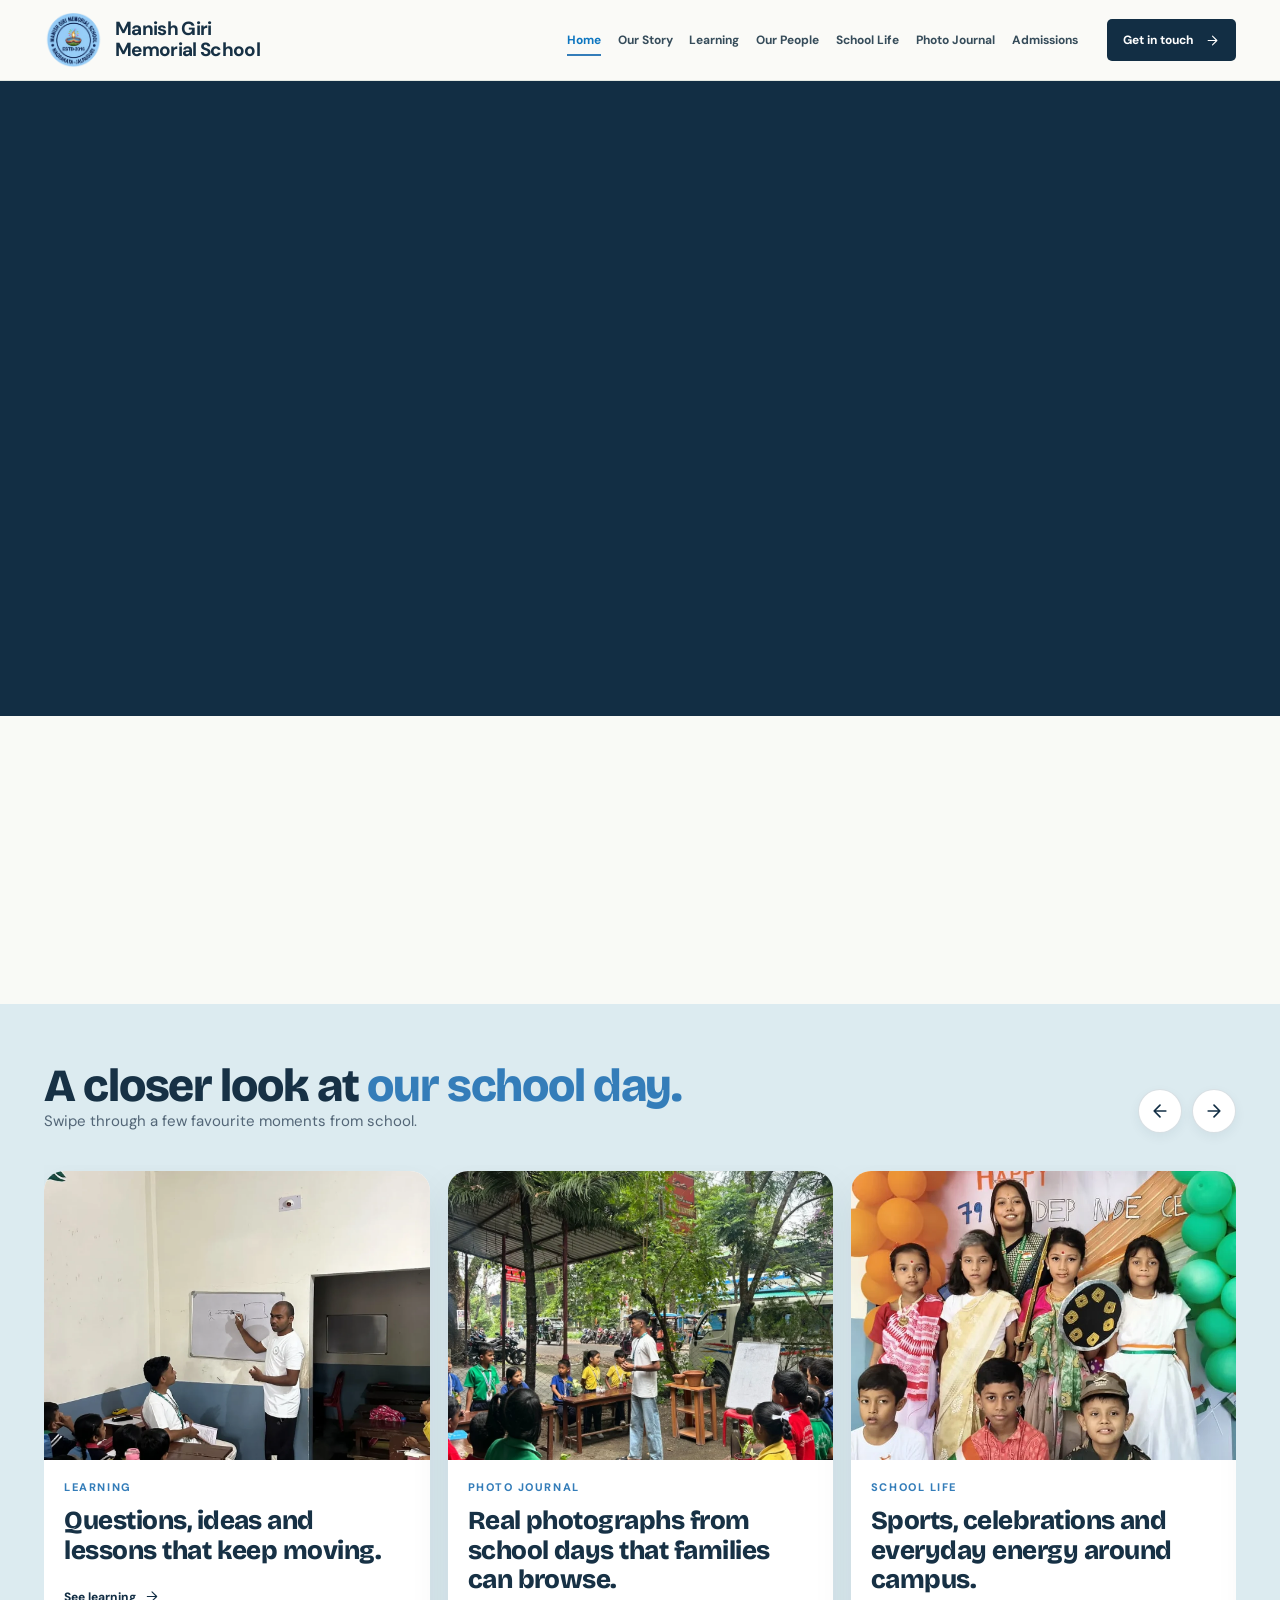
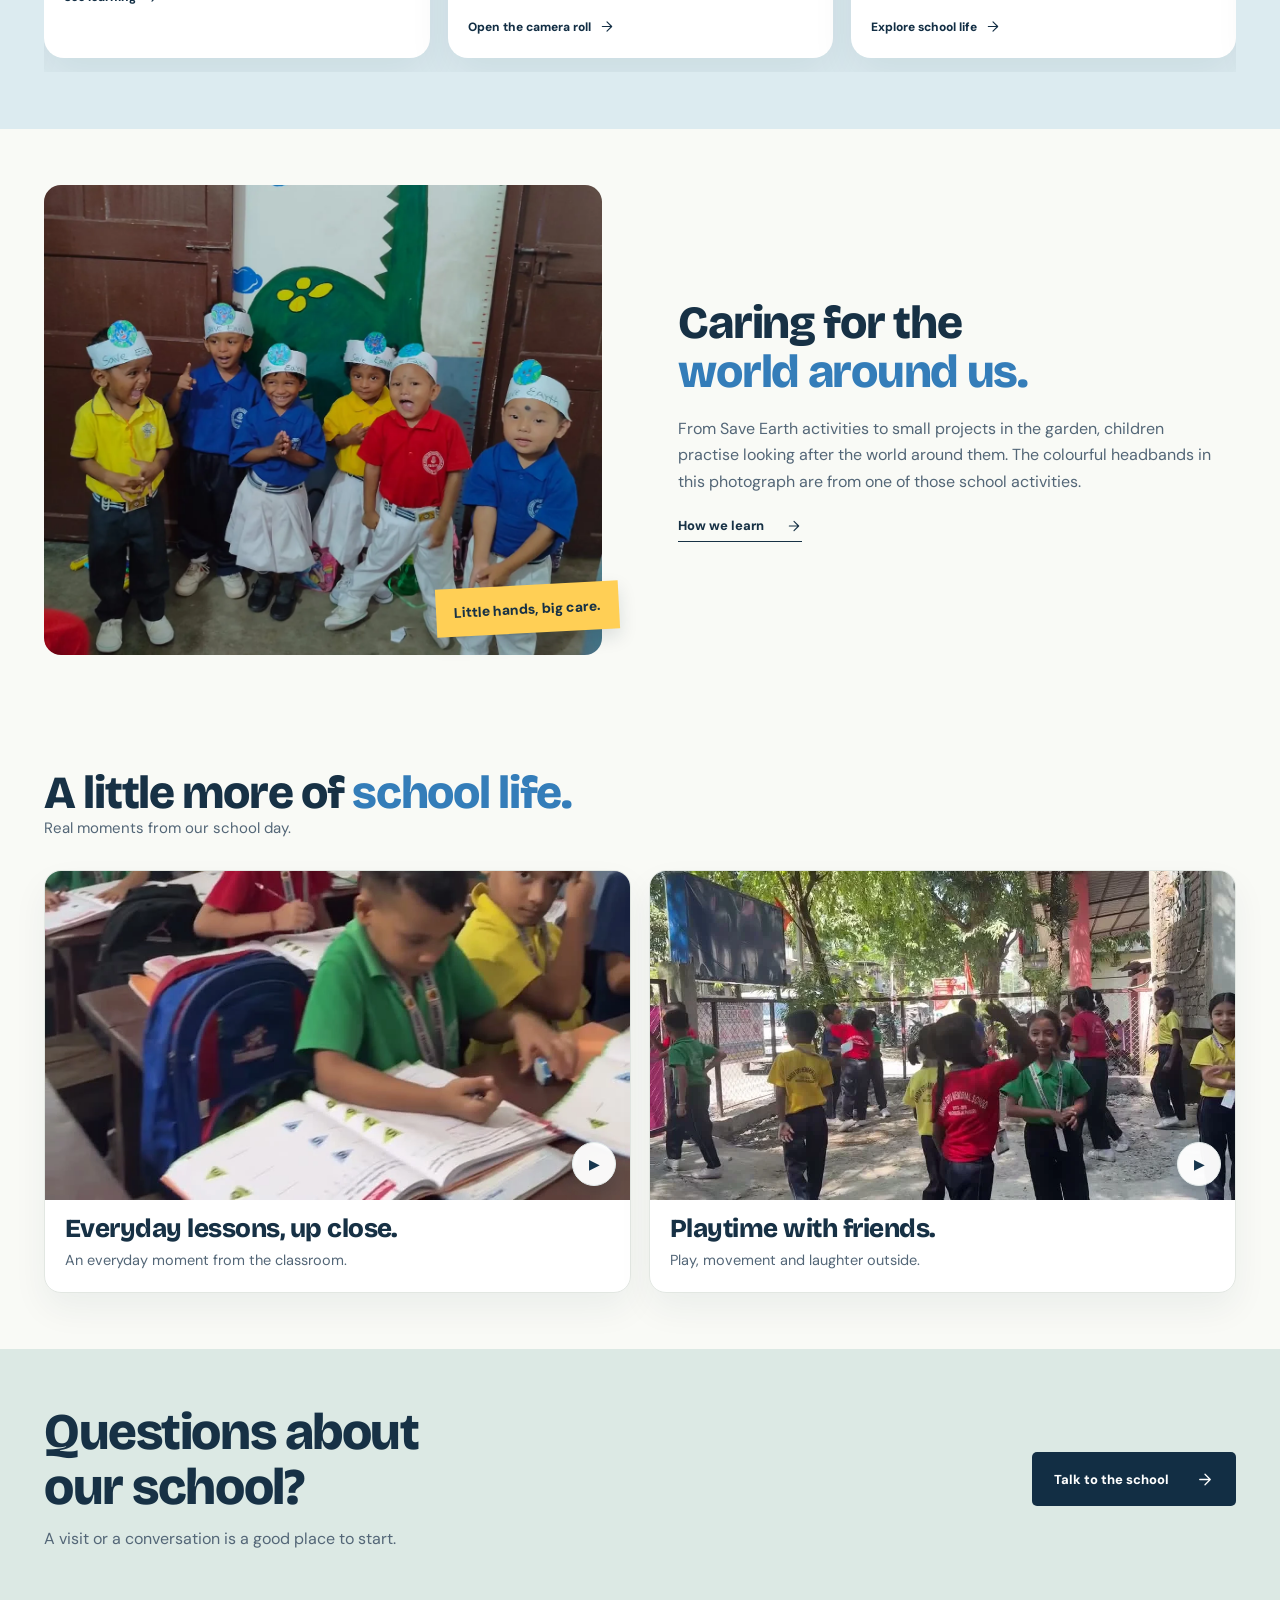
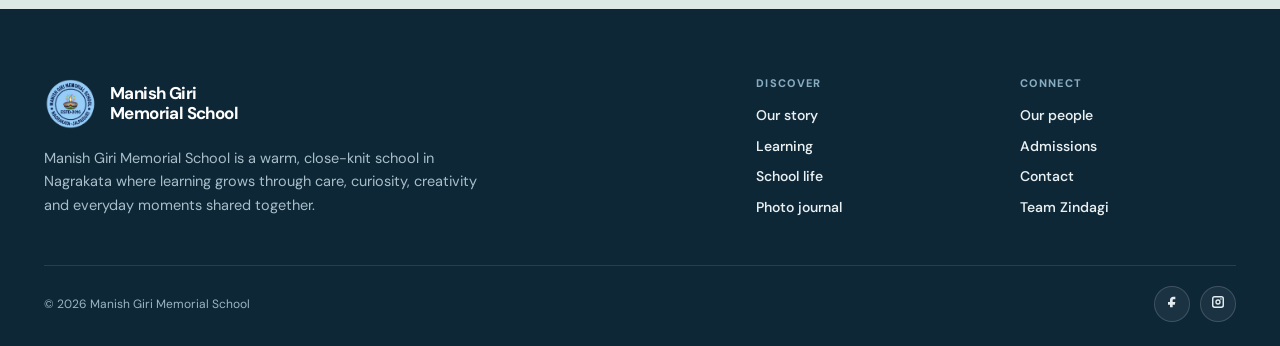
==== index.html @ 98959843 "Initial commit: MGM School website" ====
<!DOCTYPE html>

<!DOCTYPE html>

<html id="top" lang="en">
<head>
<meta charset="utf-8"/>
<meta content="width=device-width,initial-scale=1" name="viewport"/>
<meta content="#122e44" name="theme-color"/>
<meta content="A closer look at learning, people and everyday school life at Manish Giri Memorial School in Nagrakata, Jalpaiguri." name="description"/>
<meta content="website" property="og:type"/>
<meta content="Welcome" property="og:title"/>
<meta content="A closer look at learning, people and everyday school life at Manish Giri Memorial School in Nagrakata, Jalpaiguri." property="og:description"/>
<meta content="assets/img/home-group.webp" property="og:image"/>
<title>
   Welcome | Manish Giri Memorial School
  </title>
<link href="assets/brand/manish-giri-memorial-school-logo.png" rel="icon" type="image/png"/>
<link href="https://fonts.googleapis.com" rel="preconnect"/>
<link crossorigin="" href="https://fonts.gstatic.com" rel="preconnect"/>
<link href="https://fonts.googleapis.com/css2?family=Bricolage+Grotesque:opsz,wght@12..96,400;12..96,500;12..96,600;12..96,700;12..96,800&amp;family=DM+Sans:wght@400;500;600;700&amp;display=swap" rel="stylesheet"/>
<link href="assets/site.css" rel="stylesheet"/>
<script defer="" src="assets/site.js">
</script>
</head>
<body class="page-index.html">
<header class="site-header">
<div class="shell header-inner">
<a aria-label="Manish Giri Memorial School — Home" class="identity" href="index.html">
<img alt="Manish Giri Memorial School crest" height="56" src="assets/brand/manish-giri-memorial-school-logo.png" width="56"/>
<span>
<b>Manish Giri<br/>Memorial School</b>
</span>
</a>
<nav aria-label="Main navigation" class="desktop-nav">
<a aria-current="page" href="index.html">
      Home
     </a>
<a href="about.html">
      Our Story
     </a>
<a href="learning.html">
      Learning
     </a>
<a href="teachers.html">
      Our People
     </a>
<a href="school-life.html">
      School Life
     </a>
<a href="gallery.html">
      Photo Journal
     </a>
<a href="admissions.html">
      Admissions
     </a>
</nav>
<div class="header-actions">
<a class="header-contact" href="contact.html">
      Get in touch
      <svg aria-hidden="true" fill="none" stroke="currentColor" stroke-linecap="round" stroke-linejoin="round" stroke-width="1.7" viewbox="0 0 24 24">
<path d="M5 12h14m-7-7 7 7-7 7">
</path>
</svg>
</a>
<button aria-controls="mobile-nav" aria-expanded="false" aria-label="Open menu" class="menu-trigger" type="button">
<span>
</span>
<span>
</span>
<span>
</span>
</button>
</div>
</div>
<nav aria-label="Mobile navigation" class="mobile-nav" hidden="" id="mobile-nav">
<div class="mobile-nav-grid">
<a aria-current="page" href="index.html"><span>Home</span></a>
<a href="about.html"><span>Our Story</span></a>
<a href="learning.html"><span>Learning</span></a>
<a href="teachers.html"><span>Our People</span></a>
<a href="school-life.html"><span>School Life</span></a>
<a href="gallery.html"><span>Photo Journal</span></a>
<a href="admissions.html"><span>Admissions</span></a>
<a href="contact.html"><span>Contact</span></a>
</div>
<div class="mobile-menu-bottom">
<a class="mobile-btn mobile-btn-call" href="tel:+918967206111">
<svg aria-hidden="true" fill="none" stroke="currentColor" stroke-linecap="round" stroke-linejoin="round" stroke-width="2" viewBox="0 0 24 24"><path d="M22 16.92v3a2 2 0 0 1-2.18 2 19.79 19.79 0 0 1-8.63-3.07 19.5 19.5 0 0 1-6-6 19.79 19.79 0 0 1-3.07-8.67A2 2 0 0 1 4.11 2h3a2 2 0 0 1 2 1.72 12.84 12.84 0 0 0 .7 2.81 2 2 0 0 1-.45 2.11L8.09 9.91a16 16 0 0 0 6 6l1.27-1.27a2 2 0 0 1 2.11-.45 12.84 12.84 0 0 0 2.81.7A2 2 0 0 1 22 16.92z"></path></svg>
<span>Call the school</span>
</a>
<a class="mobile-btn mobile-btn-mail" href="mailto:mgmsschool16@gmail.com">
<svg aria-hidden="true" fill="none" stroke="currentColor" stroke-linecap="round" stroke-linejoin="round" stroke-width="2" viewBox="0 0 24 24"><path d="M4 4h16c1.1 0 2 .9 2 2v12c0 1.1-.9 2-2 2H4c-1.1 0-2-.9-2-2V6c0-1.1.9-2 2-2z"></path><polyline points="22,6 12,13 2,6"></polyline></svg>
<span>Send an email</span>
</a>
</div>
</nav>
</header>
<main id="main">
<section class="home-hero">
<div class="shell hero-grid">
<div class="hero-copy">
<p class="hero-preface">
       Hello from Manish Giri Memorial School
      </p>
<h1>Small school.<br/>Big <em>days.</em></h1>
<p>
       There’s a lot to a school day in Nagrakata. Questions, friendships, drawings, games, and children finding out what they can do.
      </p>
<div class="hero-buttons">
<a class="btn btn-sun" href="about.html">
<span>
         Get to know our school
        </span>
<svg aria-hidden="true" fill="none" stroke="currentColor" stroke-linecap="round" stroke-linejoin="round" stroke-width="1.7" viewbox="0 0 24 24">
<path d="M5 12h14m-7-7 7 7-7 7">
</path>
</svg>
</a>
<a class="btn btn-outline" href="admissions.html">
<span>
         Ask about admissions
        </span>
<svg aria-hidden="true" fill="none" stroke="currentColor" stroke-linecap="round" stroke-linejoin="round" stroke-width="1.7" viewbox="0 0 24 24">
<path d="M5 12h14m-7-7 7 7-7 7">
</path>
</svg>
</a>
</div>
<div class="hero-small-note">
<span class="note-dash">
</span>
       Children growing, one day at a time.
      </div>
</div>
<div class="hero-media">
<figure class="hero-main-image">
<img alt="MGM School students and teachers gathered together in the school garden" class="" decoding="async" fetchpriority="high" loading="eager" src="assets/img/home-group.webp"/>
<figcaption>
        A day outdoors.
       </figcaption>
</figure>
<figure class="hero-postcard">
<img alt="Five MGM pupils smiling beside a playground swing" class="" decoding="async" loading="eager" src="assets/img/home-swings.webp"/>
<figcaption>
        OUTSIDE THE CLASSROOM
       </figcaption>
</figure>
<div aria-hidden="true" class="hero-stamp">
<span>
        EST.
       </span>
<b>
        2016
       </b>
<span>
        NAGRAKATA
       </span>
</div>
</div>
</div>

</section>
<section class="section section-paper home-intro">
<div class="shell intro-split">
<div>
<span aria-hidden="true" class="section-mark">
</span>
<h2>
       The little things are
       <br/>
<em>
        the big things.
       </em>
</h2>
</div>
<div class="prose-lead">
<p>
       A picture brought home. A new friend at break. A question asked out loud for the first time. Those are the moments that matter to us.
      </p>
<p>
       Have a look around. We’re sharing the school just as it is—through the people, activities and photographs that make up our days.
      </p>
<a class="text-link" href="about.html">
<span>
        Read our story
       </span>
<svg aria-hidden="true" fill="none" stroke="currentColor" stroke-linecap="round" stroke-linejoin="round" stroke-width="1.7" viewbox="0 0 24 24">
<path d="M5 12h14m-7-7 7 7-7 7">
</path>
</svg>
</a>
</div>
</div>
</section>
<section class="section home-routes">
<div class="shell">
<div class="section-header home-carousel-head">
<div>
<h2>A closer look at <span class="line-two"><em>our school day.</em></span></h2>
<p>
        Swipe through a few favourite moments from school.
       </p>
</div>
<div class="carousel-nav-buttons" aria-label="Carousel navigation">
<button class="carousel-arrow prev" type="button" aria-label="Previous slide">
<svg aria-hidden="true" fill="none" stroke="currentColor" stroke-linecap="round" stroke-linejoin="round" stroke-width="2" viewBox="0 0 24 24"><path d="M19 12H5m7 7-7-7 7-7"></path></svg>
</button>
<button class="carousel-arrow next" type="button" aria-label="Next slide">
<svg aria-hidden="true" fill="none" stroke="currentColor" stroke-linecap="round" stroke-linejoin="round" stroke-width="2" viewBox="0 0 24 24"><path d="M5 12h14m-7-7 7 7-7 7"></path></svg>
</button>
</div>
</div>
<div class="activity-carousel" data-carousel="">
<a class="activity-slide" href="learning.html">
<div class="activity-media">
<img alt="Teacher leading a classroom lesson" decoding="async" src="assets/img/home-carousel-learning.webp"/>
</div>
<div class="activity-copy">
<span class="activity-kicker">
         Learning
        </span>
<h3>
         Questions, ideas and lessons that keep moving.
        </h3>
<span class="route-cta">
         See learning
         <svg aria-hidden="true" fill="none" stroke="currentColor" stroke-linecap="round" stroke-linejoin="round" stroke-width="1.7" viewbox="0 0 24 24">
<path d="M5 12h14m-7-7 7 7-7 7">
</path>
</svg>
</span>
</div>
</a>
<a class="activity-slide" href="gallery.html">
<div class="activity-media">
<img alt="Children smiling together in a classroom" decoding="async" src="assets/img/home-carousel-journal.webp"/>
</div>
<div class="activity-copy">
<span class="activity-kicker">
         Photo Journal
        </span>
<h3>
         Real photographs from school days that families can browse.
        </h3>
<span class="route-cta">
         Open the camera roll
         <svg aria-hidden="true" fill="none" stroke="currentColor" stroke-linecap="round" stroke-linejoin="round" stroke-width="1.7" viewbox="0 0 24 24">
<path d="M5 12h14m-7-7 7 7-7 7">
</path>
</svg>
</span>
</div>
</a>
<a class="activity-slide" href="school-life.html">
<div class="activity-media">
<img alt="Students playing football on the school field" decoding="async" src="assets/img/home-carousel-life.webp"/>
</div>
<div class="activity-copy">
<span class="activity-kicker">
         School Life
        </span>
<h3>
         Sports, celebrations and everyday energy around campus.
        </h3>
<span class="route-cta">
         Explore school life
         <svg aria-hidden="true" fill="none" stroke="currentColor" stroke-linecap="round" stroke-linejoin="round" stroke-width="1.7" viewbox="0 0 24 24">
<path d="M5 12h14m-7-7 7 7-7 7">
</path>
</svg>
</span>
</div>
</a>
<a class="activity-slide" href="teachers.html">
<div class="activity-media">
<img alt="Teaching staff standing together outdoors" decoding="async" src="assets/img/home-carousel-people.webp"/>
</div>
<div class="activity-copy">
<span class="activity-kicker">
         Our People
        </span>
<h3>
         The teachers and school team who shape the day with care.
        </h3>
<span class="route-cta">
         Meet our people
         <svg aria-hidden="true" fill="none" stroke="currentColor" stroke-linecap="round" stroke-linejoin="round" stroke-width="1.7" viewbox="0 0 24 24">
<path d="M5 12h14m-7-7 7 7-7 7">
</path>
</svg>
</span>
</div>
</a>
<a class="activity-slide" href="admissions.html">
<div class="activity-media">
<img alt="Young pupils with a teacher outdoors" decoding="async" src="assets/img/home-carousel-admissions.webp"/>
</div>
<div class="activity-copy">
<span class="activity-kicker">
         Admissions
        </span>
<h3>
         Start with a conversation about joining our school.
        </h3>
<span class="route-cta">
         Ask about admissions
         <svg aria-hidden="true" fill="none" stroke="currentColor" stroke-linecap="round" stroke-linejoin="round" stroke-width="1.7" viewbox="0 0 24 24">
<path d="M5 12h14m-7-7 7 7-7 7">
</path>
</svg>
</span>
</div>
</a>
</div>
</div>
</section>
<section class="section values">
<div class="shell values-grid">
<div class="values-image" data-reveal="">
<img alt="Young MGM School children wearing Save Earth headbands beside a hand-painted dinosaur" class="" decoding="async" loading="lazy" src="assets/img/home-earth.webp"/>
<div class="values-caption">
       Little hands, big care.
      </div>
</div>
<div class="values-copy" data-reveal="">
<h2>
       Caring for the
       <br/>
<em>
        world around us.
       </em>
</h2>
<p>
       From Save Earth activities to small projects in the garden, children practise looking after the world around them. The colourful headbands in this photograph are from one of those school activities.
      </p>
<a class="text-link" href="learning.html">
<span>
        How we learn
       </span>
<svg aria-hidden="true" fill="none" stroke="currentColor" stroke-linecap="round" stroke-linejoin="round" stroke-width="1.7" viewbox="0 0 24 24">
<path d="M5 12h14m-7-7 7 7-7 7">
</path>
</svg>
</a>
</div>
</div>
</section>
<section class="section home-motion section-paper">
<div class="shell">
<div class="section-header">
<div>
<h2>A little more of <span class="mobile-break-school"><em>school life.</em></span></h2>
<p>
        Real moments from our school day.
       </p>
</div>
</div>
<div class="motion-grid">
<article class="motion-card motion-classroom" data-reveal="">
<div class="motion-media" data-video-frame="">
<img alt="" aria-hidden="true" class="motion-poster" decoding="async" loading="eager" src="assets/media/classroom-poster.webp"/>
<video aria-label="Silent school day video" controlslist="nodownload noplaybackrate" disablepictureinpicture="" loop="" muted="" playsinline="" poster="assets/media/classroom-poster.webp" preload="metadata">
<source src="assets/media/classroom-lesson-loop.mp4" type="video/mp4"/>
</video>
<button aria-label="Play video" class="video-toggle" type="button">
<span aria-hidden="true">
          ▶
         </span>
</button>
</div>
<div class="motion-copy">
<h3>
         Everyday lessons, up close.
        </h3>
<p>An everyday moment from the classroom.</p>
</div>
</article>
<article class="motion-card motion-play" data-reveal="">
<div class="motion-media" data-video-frame="">
<img alt="" aria-hidden="true" class="motion-poster" decoding="async" loading="eager" src="assets/media/outdoor-poster.webp"/>
<video aria-label="Silent school day video" controlslist="nodownload noplaybackrate" disablepictureinpicture="" loop="" muted="" playsinline="" poster="assets/media/outdoor-poster.webp" preload="metadata">
<source src="assets/media/playground-circle-loop.mp4" type="video/mp4"/>
</video>
<button aria-label="Play video" class="video-toggle" type="button">
<span aria-hidden="true">
          ▶
         </span>
</button>
</div>
<div class="motion-copy">
<h3>
         Playtime with friends.
        </h3>
<p>Play, movement and laughter outside.</p>
</div>
</article>
</div>
</div>
</section>
<section class="section home-contact">
<div class="shell home-contact-inner">
<div data-reveal="">
<h2>
       Questions about
       <br/>
       our school?
      </h2>
<p>
       A visit or a conversation is a good place to start.
      </p>
</div>
<a class="btn btn-ink" data-reveal="" href="contact.html">
<span>
       Talk to the school
      </span>
<svg aria-hidden="true" fill="none" stroke="currentColor" stroke-linecap="round" stroke-linejoin="round" stroke-width="1.7" viewbox="0 0 24 24">
<path d="M5 12h14m-7-7 7 7-7 7">
</path>
</svg>
</a>
</div>
</section>
</main>
<footer class="footer" id="footer">
<div class="shell">
<div class="footer-main">
<div class="footer-brand">
<a aria-label="Manish Giri Memorial School — Home" class="identity" href="index.html">
<img alt="Manish Giri Memorial School crest" height="56" src="assets/brand/manish-giri-memorial-school-logo.png" width="56"/>
<span><b>Manish Giri<br/>Memorial School</b></span>
</a>
<p>Manish Giri Memorial School is a warm, close-knit school in Nagrakata where learning grows through care, curiosity, creativity and everyday moments shared together.</p>
</div>
<div class="footer-nav">
<div class="footer-col">
<h2>Discover</h2>
<a href="about.html">Our story</a>
<a href="learning.html">Learning</a>
<a href="school-life.html">School life</a>
<a href="gallery.html">Photo journal</a>
</div>
<div class="footer-col">
<h2>Connect</h2>
<a href="teachers.html">Our people</a>
<a href="admissions.html">Admissions</a>
<a href="contact.html">Contact</a>
<a href="https://www.instagram.com/__teamzindagi/" rel="noopener noreferrer" target="_blank">Team Zindagi</a>
</div>
</div>
</div>
<div class="footer-bottom">
<span class="copyright-text">© <span id="copyright-year">2026</span> Manish Giri Memorial School</span>
<div class="footer-social icon-social">
<a aria-label="Manish Giri Memorial School on Facebook" href="https://www.facebook.com/p/Manish-Giri-Memorial-School-100067929506143/" rel="noopener noreferrer" target="_blank">
<svg aria-hidden="true" viewbox="0 0 24 24"><path d="M14 8h3V4h-3c-3 0-5 2-5 5v3H6v4h3v4h4v-4h3.2l.8-4H13V9c0-.7.3-1 1-1Z" fill="currentColor"></path></svg>
<span class="sr-only">Facebook</span>
</a>
<a aria-label="Manish Giri Memorial School on Instagram" href="https://www.instagram.com/mgmschool2016/" rel="noopener noreferrer" target="_blank">
<svg aria-hidden="true" viewbox="0 0 24 24"><path d="M7 3h10a4 4 0 0 1 4 4v10a4 4 0 0 1-4 4H7a4 4 0 0 1-4-4V7a4 4 0 0 1 4-4Zm0 2.2A1.8 1.8 0 0 0 5.2 7v10c0 1 .8 1.8 1.8 1.8h10c1 0 1.8-.8 1.8-1.8V7c0-1-.8-1.8-1.8-1.8H7Zm9.4 1.2a1.2 1.2 0 1 1 0 2.4 1.2 1.2 0 0 1 0-2.4ZM12 8a4 4 0 1 1 0 8 4 4 0 0 1 0-8Zm0 2a2 2 0 1 0 0 4 2 2 0 0 0 0-4Z" fill="currentColor"></path></svg>
<span class="sr-only">Instagram</span>
</a>
</div>
</div>
</div>
</footer>
</body>
</html>
---- assets/site.css ----
:root{--navy:#122e44;--navy-2:#193a4e;--ink:#173145;--blue:#347db9;--sky:#cee9f2;--cream:#f7f6f0;--warm:#f3efe4;--mint:#e5eee6;--sun:#ffcf55;--line:#d8dfdd;--muted:#536677;--white:#fff;--radius:15px;--font-head:'Bricolage Grotesque',sans-serif;--font-body:'DM Sans',sans-serif;--shell:1240px;--ease:cubic-bezier(.18,.82,.22,1)}
*,*::before,*::after{box-sizing:border-box}html{scroll-behavior:smooth;scroll-padding-top:95px}body{margin:0;font-family:var(--font-body);color:var(--ink);background:var(--cream);-webkit-font-smoothing:antialiased}body.lock-scroll{overflow:hidden}img{display:block;max-width:100%}figure,p,h1,h2,h3,h4{margin:0}a{color:inherit;text-decoration:none}button,input,select,textarea{font:inherit}button{cursor:pointer}svg{width:19px;height:19px;vertical-align:middle}::selection{background:var(--sun);color:var(--ink)}:focus-visible{outline:3px solid #1a88d4;outline-offset:4px}h1,h2,h3{font-family:var(--font-head);letter-spacing:-.032em;font-weight:800;line-height:1.03}em{font-style:normal;color:var(--blue)}.shell{width:min(var(--shell),calc(100% - 88px));margin-inline:auto}.skip{position:absolute;z-index:10000;top:-70px;left:15px;background:#fff;padding:10px 20px;border-radius:8px}.skip:focus{top:10px}.topline{background:var(--navy);color:#dce7ef;font-size:11px;letter-spacing:.035em}.topline .shell{display:flex;justify-content:space-between;align-items:center;min-height:29px}.topline a:hover{text-decoration:underline;text-underline-offset:4px}.topline-sep{margin-inline:14px;opacity:.45}.site-header{position:sticky;top:0;background:rgba(250,250,247,.97);border-bottom:1px solid #e3e7e1;z-index:200;backdrop-filter:saturate(1.4) blur(12px)}.header-inner{min-height:83px;display:flex;align-items:center;gap:29px}.identity{display:flex;align-items:center;gap:12px;flex:none;min-width:246px}.identity img{width:53px;height:53px;object-fit:contain;border-radius:50%}.identity b{display:block;color:var(--ink);font-size:14px;line-height:1.11;letter-spacing:-.025em}.identity small{display:block;margin-top:5px;font-size:9px;font-weight:700;letter-spacing:.1em;text-transform:uppercase;color:#5c7480}.desktop-nav{display:flex;align-items:center;justify-content:center;gap:clamp(10px,1.32vw,21px);margin-left:auto}.desktop-nav a{font-size:12px;font-weight:700;color:#364c5a;white-space:nowrap;position:relative;padding:12px 0;transition:color .2s}.desktop-nav a:hover,.desktop-nav a[aria-current=page]{color:#0d76c0}.desktop-nav a[aria-current=page]:after{content:'';position:absolute;height:2px;background:var(--blue);left:0;right:0;bottom:4px}.header-actions{display:flex;align-items:center;gap:15px}.header-contact{height:42px;display:inline-flex;align-items:center;gap:11px;background:var(--navy);color:#fff;border-radius:5px;font-size:12px;font-weight:750;padding:0 16px;white-space:nowrap;transition:background .2s,transform .2s}.header-contact:hover{background:#24556d;transform:translateY(-1px)}.header-contact svg{width:15px}.menu-trigger{display:none}.mobile-nav{display:none}.section{padding:clamp(80px,9vw,142px) 0}.section-paper{background:#f9faf6}.small-cap{font-size:11px;text-transform:uppercase;letter-spacing:.15em;font-weight:800;color:var(--blue);margin-bottom:26px}p{line-height:1.72}h2{font-size:clamp(38px,5.1vw,68px)}h3{font-size:27px}.btn{display:inline-flex;justify-content:center;align-items:center;gap:27px;min-height:54px;padding:13px 21px;font-size:13px;font-weight:800;border:1px solid transparent;border-radius:5px;transition:transform .28s var(--ease),background .22s,box-shadow .22s}.btn:hover{transform:translateY(-3px);box-shadow:0 12px 27px rgba(0,0,0,.11)}.btn svg{width:18px;flex:none;transition:transform .2s}.btn:hover svg,.text-link:hover svg{transform:translateX(5px)}.btn-sun{background:var(--sun);color:var(--ink)}.btn-outline{color:#fff;border-color:#6e8598}.btn-outline:hover{background:#fff;color:var(--navy)}.btn-ink{background:var(--navy);color:#fff}.btn-ink:hover{background:#24607a}.btn-secondary{background:#edf3f3;color:var(--ink);border-color:#cfdbdd}.btn.full{width:100%}.text-link{display:inline-flex;gap:22px;align-items:center;border-bottom:1px solid currentColor;padding-bottom:7px;font-size:13px;font-weight:800;transition:color .22s}.text-link:hover{color:var(--blue)}.text-link svg{width:16px;height:16px;transition:transform .22s}
/* FIRST IMPRESSION */
.home-hero{color:#fff;background:var(--navy);overflow:hidden}.hero-grid{min-height:660px;display:grid;grid-template-columns:minmax(0,1fr) minmax(0,1.1fr);align-items:center;gap:clamp(40px,6vw,95px);padding:70px 0 65px}.hero-copy{position:relative;z-index:2}.hero-preface{font-size:13px;font-weight:700;letter-spacing:.03em;color:#bdd2e0;margin-bottom:29px}.hero-copy h1{font-size:clamp(55px,6.15vw,92px);line-height:.99;letter-spacing:-.04em}.hero-copy h1 em{color:#ffce52}.hero-copy h1 span{color:#a9d9ed}.hero-copy>p:not(.hero-preface){color:#c7d5dd;max-width:480px;font-size:16px;line-height:1.8;margin-top:34px}.hero-buttons{display:flex;gap:12px;align-items:center;flex-wrap:wrap;margin-top:32px}.hero-small-note{margin-top:48px;display:flex;align-items:center;gap:15px;color:#afc4d0;font-size:12px}.note-dash{display:inline-block;width:29px;height:1px;background:var(--sun)}.hero-media{height:535px;position:relative;isolation:isolate}.hero-main-image{position:absolute;left:15%;right:0;top:0;bottom:30px;overflow:hidden;border-radius:15px;box-shadow:0 28px 70px rgba(0,0,0,.14)}.hero-main-image:after{content:'';position:absolute;inset:45% 0 0;background:linear-gradient(transparent,rgba(4,36,45,.46));pointer-events:none}.hero-main-image img{width:100%;height:100%;object-fit:cover;object-position:50% 44%}.hero-main-image figcaption{position:absolute;bottom:20px;left:22px;font-size:13px;font-weight:700;z-index:2;color:#fff;max-width:230px}.hero-postcard{position:absolute;left:0;bottom:0;width:37%;height:48%;background:#fff;border:7px solid #fff;border-bottom-width:44px;border-radius:7px;box-shadow:0 16px 38px rgba(0,0,0,.23);transform:rotate(-6deg);z-index:4;transition:transform .5s var(--ease)}.hero-postcard:hover{transform:rotate(0deg) translateY(-7px)}.hero-postcard img{width:100%;height:100%;object-fit:cover;object-position:center 58%}.hero-postcard figcaption{position:absolute;bottom:-32px;left:1px;right:1px;text-align:center;font-size:9px;letter-spacing:.12em;font-weight:800;color:var(--navy)}.hero-stamp{position:absolute;right:-25px;top:-22px;border:1px solid var(--sun);width:84px;height:84px;border-radius:50%;background:var(--sun);color:var(--navy);display:flex;flex-direction:column;align-items:center;justify-content:center;transform:rotate(13deg);z-index:5;box-shadow:0 7px 18px #071e2733}.hero-stamp b{font-family:var(--font-head);font-size:25px;line-height:1}.hero-stamp span{font-size:9px;letter-spacing:.13em;font-weight:800}.hero-bottom{border-top:1px solid #395669}.hero-bottom .shell{height:52px;display:flex;align-items:center;justify-content:space-between;color:#a5c0cd;font-size:10px;letter-spacing:.14em;text-transform:uppercase;font-weight:700}
/* HOME BODY */
.intro-split{display:grid;grid-template-columns:1fr 1fr;gap:clamp(50px,11vw,170px);align-items:start}.intro-split h2{margin-top:18px}.intro-split em,.section-header em,.values h2 em,.story-aside h2 em,.belief-grid h2 em,.partnership h2 em,.story-people h2 em,.learn-open h2 em,.learn-note h2 em,.life-feature h2 em,.life-last h2 em,.life-staff h2 em,.notfound em{color:var(--blue)}.section-mark{display:block;width:51px;height:7px;background:var(--sun);transform:rotate(-5deg)}.prose-lead{font-size:17px}.prose-lead p+p{margin-top:17px}.prose-lead .text-link{margin-top:28px}.home-routes{background:#dcebf0;overflow:hidden}.section-header{display:flex;justify-content:space-between;align-items:end;gap:30px;margin-bottom:48px}.section-header p{max-width:320px;color:var(--muted);font-size:15px}.route-controls{display:flex;gap:11px}.round-control{width:52px;height:52px;border:1px solid #526f80;border-radius:50%;background:transparent;color:var(--navy);transition:background .25s,color .25s,transform .25s}.round-control:hover{background:var(--navy);color:#fff;transform:translateY(-2px)}[data-story-prev] svg{transform:rotate(180deg)}.story-scroll{display:flex;gap:16px;overflow-x:auto;scroll-snap-type:x mandatory;scrollbar-width:none;padding:0 max(44px,calc((100vw - var(--shell))/2)) 20px;scroll-behavior:smooth}.story-scroll::-webkit-scrollbar{display:none}.route-card{flex:0 0 clamp(265px,27vw,375px);min-height:340px;border-radius:12px;padding:34px 28px;display:flex;flex-direction:column;scroll-snap-align:center;transition:transform .32s var(--ease),box-shadow .3s}.route-card:hover{transform:translateY(-8px);box-shadow:0 17px 30px rgba(15,50,65,.11)}.route-card>span:nth-of-type(2){font-size:12px;font-weight:750}.route-card h3{font-size:clamp(31px,3.3vw,45px);line-height:1.04;margin-top:35px}.route-symbol{width:43px;height:43px;display:grid;place-items:center;font-size:26px;font-weight:500;border:1px solid currentColor;border-radius:50%;margin-bottom:24px}.route-cta{display:inline-flex;margin-top:auto;align-items:center;gap:8px;font-size:12px;font-weight:800}.route-cta svg{width:16px}.route-blue{background:#226397;color:#fff}.route-blue h3{color:#fff}.route-white{background:#fff}.route-mint{background:#c2ddcc}.route-cream{background:#f5edda}.values{background:#f9faf6}.values-grid{display:grid;grid-template-columns:.9fr 1fr;gap:clamp(50px,10vw,140px);align-items:center}.values-image{height:525px;position:relative}.values-image img{width:100%;height:100%;object-fit:cover;object-position:50% 63%;border-radius:17px}.values-caption{position:absolute;bottom:22px;right:-17px;background:var(--sun);padding:15px 18px;transform:rotate(-3deg);font-size:14px;font-weight:800;box-shadow:0 8px 18px #11273820}.values-copy p{max-width:535px;font-size:16px;color:var(--muted);margin-top:27px}.values-copy p+p{margin-top:12px}.values-copy .text-link{margin-top:30px}.home-contact{padding:65px 0;background:#dce9e4}.home-contact-inner{display:flex;align-items:center;justify-content:space-between;gap:36px}.home-contact h2{font-size:clamp(33px,4vw,54px)}.home-contact p{margin-top:10px;color:var(--muted)}
/* INTERNAL PAGES */
.intro-title{background:#e8f0e9;padding:87px 0 90px}.breadcrumbs{display:flex;gap:11px;color:#53707e;font-size:12px;font-weight:750;margin-bottom:29px}.breadcrumbs a{text-decoration:underline;text-underline-offset:5px}.intro-title h1{font-size:clamp(54px,6.65vw,96px);max-width:990px}.intro-title p{margin-top:29px;max-width:650px;color:var(--muted);font-size:17px}.page-learning .intro-title,.page-school-life .intro-title,.page-contact .intro-title{background:#e5edf1}.page-gallery .intro-title{background:var(--navy);color:white}.page-gallery .breadcrumbs,.page-gallery .intro-title p{color:#b5cbd6}.page-gallery .intro-title em{color:#ffcf55}.page-teachers .intro-title{background:#e9e6dc}.page-admissions .intro-title{background:#ecede5}
.story-hero{padding-top:100px;padding-bottom:100px}.story-hero-grid{display:grid;grid-template-columns:1.15fr .8fr;gap:90px;align-items:center}.story-portrait{position:relative}.story-portrait img{width:100%;height:615px;object-fit:cover;object-position:50% 82%;border-radius:13px}.story-portrait figcaption,.learn-open figcaption,.admissions-photo figcaption{font-size:11px;font-weight:700;margin-top:15px;color:#657682}.story-aside{position:relative}.story-aside p{margin-top:23px;color:var(--muted);font-size:16px}.vertical-word{display:inline-block;font-size:12px;letter-spacing:.15em;font-weight:800;color:var(--blue);margin-bottom:22px}.story-beliefs{background:var(--mint)}.belief-grid{display:grid;grid-template-columns:1fr 1.1fr;gap:100px}.belief-list>div{padding:20px 0 24px;border-bottom:1px solid #b5cfc6}.belief-list>div:first-child{padding-top:0}.belief-list span{font-family:var(--font-head);font-size:23px;font-weight:750;letter-spacing:-.025em}.belief-list p{font-size:15px;color:#4a6261;max-width:530px;margin-top:7px}.partnership-grid,.story-people-grid{display:grid;grid-template-columns:1fr 1fr;gap:clamp(50px,8vw,110px);align-items:center}.partnership-grid h2{max-width:630px}.partnership-grid p:not(.small-cap),.story-people p{margin-top:20px;font-size:16px;color:var(--muted);max-width:600px}.partnership-grid .text-link,.story-people .text-link{margin-top:26px}.partnership figure img{width:100%;height:440px;object-fit:cover;border-radius:12px;object-position:center 66%}.partnership figure figcaption{font-size:12px;color:#6a7d85;margin-top:12px}.story-people{background:#e6eff1}.story-people figure img{width:100%;height:470px;object-fit:cover;border-radius:14px;object-position:50% 62%}
.learn-open{background:#f8f8f3}.learn-open-grid{display:grid;grid-template-columns:1fr 1fr;gap:clamp(50px,8vw,115px);align-items:center}.learn-open figure img{width:100%;height:590px;object-fit:cover;object-position:center 62%;border-radius:13px}.learn-open p,.learn-note p{margin-top:25px;font-size:16px;color:var(--muted)}.line-note{font-size:15px;font-weight:700;margin-top:43px;padding:20px 0;border-top:1px solid var(--line);border-bottom:1px solid var(--line)}.learn-features{background:#dbe9ee}.learning-grid{display:grid;grid-template-columns:repeat(3,1fr);gap:24px}.learning-entry{min-width:0}.learning-image{height:360px;overflow:hidden;border-radius:13px;background:#b2cad7}.learning-image img{width:100%;height:100%;object-fit:cover;transition:transform .6s var(--ease)}.learning-entry:hover img{transform:scale(1.035)}.entry-class img{object-position:center 62%}.entry-making img{object-position:center 50%}.entry-outdoors img{object-position:center 52%}.learning-entry>div:last-child{padding:24px 0}.learning-step{display:block;color:#2e76b5;text-transform:uppercase;letter-spacing:.12em;font-weight:800;font-size:11px;margin-bottom:12px}.learning-entry h3{font-size:29px}.learning-entry p{font-size:14px;color:var(--muted);margin-top:10px}.learn-note-grid{display:grid;grid-template-columns:1fr 1fr;gap:85px;align-items:center}.learn-note figure img{width:100%;height:450px;object-fit:cover;object-position:center 65%;border-radius:13px}
/* PEOPLE */
.principal{background:#f9faf7}.principal-grid{display:grid;grid-template-columns:1fr 1fr;gap:clamp(55px,8vw,108px);align-items:center}.principal figure img{width:100%;height:540px;object-fit:cover;object-position:center 50%;border-radius:13px}.principal figcaption{font-size:12px;font-weight:700;color:#637786;margin-top:14px}.principal-copy h2{font-size:clamp(34px,4.7vw,61px)}.principal-copy>p:not(.small-cap){margin-top:20px;color:var(--muted);font-size:16px}.principal-meta{display:flex;align-items:center;gap:12px;flex-wrap:wrap;border-top:1px solid var(--line);padding-top:17px}.principal-meta strong{color:var(--ink)}.principal-meta span{font-size:12px}.note{font-size:12px!important;color:#627582!important}.principal-copy .text-link{margin-top:24px}.people-team{background:#e4eff0}.people-grid{display:grid;grid-template-columns:repeat(3,1fr);gap:28px}.person{border:0;padding:0;text-align:left;background:transparent;color:var(--ink);min-width:0}.person-frame{display:block;height:390px;overflow:hidden;position:relative;border-radius:12px 12px 0 0;background:#e7e5dd}.person-frame img{width:100%;height:100%;object-fit:cover;object-position:50% 22%;transition:transform .55s var(--ease),filter .4s}.person:hover .person-frame img{transform:scale(1.04);filter:saturate(1.08)}.person-data{display:flex;flex-direction:column;background:#f9faf7;min-height:132px;padding:19px 22px 21px;border-radius:0 0 12px 12px}.person-data strong{font-family:var(--font-head);font-size:23px;letter-spacing:-.025em}.person-data small{font-size:13px;color:#677784;font-weight:650;margin-top:3px}.person-more{font-size:12px;font-weight:800;margin-top:auto;padding-top:15px;display:flex;align-items:center;gap:10px}.person-more svg{width:16px}.team-photo-section{background:#f9faf7}.team-photo-grid{display:grid;grid-template-columns:.7fr 1.3fr;gap:80px;align-items:center}.team-photo-grid p{margin-top:25px;font-size:17px;color:var(--muted)}.team-photo-grid figure img{height:500px;width:100%;object-fit:cover;object-position:center 35%;border-radius:13px}
/* LIFE */
.life-intro{background:#f9faf7}.life-feature{display:grid;grid-template-columns:1.2fr .8fr;align-items:center;gap:clamp(55px,9vw,130px)}.life-feature figure img{width:100%;height:520px;object-fit:cover;object-position:50% 68%;border-radius:13px}.life-feature p,.life-last p,.life-staff p{font-size:16px;color:var(--muted);margin-top:25px;max-width:510px}.life-gallery{background:#e3edf0}.life-mosaic{display:grid;grid-template-columns:1.15fr 1fr 1fr;grid-template-rows:360px 360px;gap:18px}.life-item{position:relative;overflow:hidden;border-radius:12px;min-width:0}.life-item img{height:100%;width:100%;object-fit:cover;transition:transform .6s var(--ease)}.life-item:hover img{transform:scale(1.04)}.life-item:after{position:absolute;content:'';inset:50% 0 0;background:linear-gradient(transparent,rgba(6,35,49,.66))}.life-item figcaption{position:absolute;left:23px;bottom:20px;font-size:17px;font-weight:800;color:#fff;z-index:1}.life-item.large{grid-row:span 2}.life-item.wide{grid-column:span 2}.life-item.large img{object-position:48% 62%}.life-item.short img{object-position:50% 58%}.life-item.wide img{object-position:50% 62%}.life-last-grid,.life-staff-grid{display:grid;grid-template-columns:1fr 1fr;gap:clamp(50px,9vw,125px);align-items:center}.life-last-grid figure img{height:460px;width:100%;object-fit:cover;border-radius:13px;object-position:50% 58%}.life-last .text-link{margin-top:30px}.life-staff{background:#e7efea}.life-staff figure img{height:430px;width:100%;object-fit:cover;object-position:50% 53%;border-radius:13px}.life-staff .text-link{margin-top:26px}
/* PHOTO JOURNAL */
.journal{background:#f8f8f5}.journal-head{display:flex;align-items:center;justify-content:space-between;margin-bottom:29px;border-bottom:1px solid var(--line);padding-bottom:16px;gap:20px;font-size:14px}.journal-head span{font-size:11px;color:var(--muted)}.journal-grid{columns:3;column-gap:17px}.journal-item{border:0;display:block;position:relative;width:100%;height:auto;margin:0 0 17px;padding:0;break-inside:avoid;overflow:hidden;border-radius:10px;background:#dbe8e4;color:white}.journal-item img{display:block;width:100%;height:auto;transition:transform .65s var(--ease),filter .35s}.journal-item:hover img{transform:scale(1.03);filter:saturate(1.07)}.journal-item:after{content:'';position:absolute;inset:60% 0 0;background:linear-gradient(transparent,rgba(8,32,47,.8));pointer-events:none}.journal-caption{position:absolute;left:16px;bottom:16px;right:16px;display:flex;justify-content:space-between;gap:12px;align-items:center;z-index:1;font-size:13px;font-weight:800;text-align:left}.journal-caption>span{font-size:21px;font-weight:400}
/* ADMISSIONS & CONTACT */
.admissions{background:#f9faf7}.admissions-grid{display:grid;grid-template-columns:1fr 1fr;gap:clamp(55px,9vw,120px);align-items:center}.admissions-main h2,.contact-details h2{font-size:clamp(45px,5vw,67px)}.admissions-main>p{color:var(--muted);font-size:16px;margin-top:25px;max-width:575px}.admission-steps{margin-top:35px}.admission-steps>div{display:grid;grid-template-columns:48px 1fr;border-top:1px solid var(--line);padding:21px 0}.admission-steps>div span{font-family:var(--font-head);font-size:13px;color:#3c8db2;font-weight:800;grid-row:span 2}.admission-steps h3{font-size:23px}.admission-steps p{font-size:14px;color:var(--muted);margin-top:6px}.admissions-photo img{height:535px;width:100%;object-fit:cover;object-position:50% 54%;border-radius:12px}.admissions-photo figcaption{margin-top:14px}.admissions-action{background:#e5eef1;text-align:center}.admissions-action h2{font-size:clamp(35px,5vw,60px)}.admissions-action p{max-width:660px;margin:22px auto 0;color:var(--muted)}.contact-action-buttons{display:flex;justify-content:center;flex-wrap:wrap;gap:12px;margin-top:29px}.contact-content{background:#f9faf7}.contact-grid{display:grid;grid-template-columns:.8fr 1.2fr;gap:clamp(65px,11vw,160px);align-items:start}.contact-details h2{margin-bottom:51px}.contact-detail{padding:20px 0;border-top:1px solid var(--line);display:flex;flex-direction:column;align-items:start;gap:6px}.detail-name{font-size:11px;font-weight:800;letter-spacing:.1em;text-transform:uppercase;color:#59809b;margin-bottom:8px}.contact-detail a{font-size:17px;font-weight:700;overflow-wrap:anywhere;text-decoration:underline;text-underline-offset:4px;text-decoration-thickness:1px}.contact-detail a:hover{color:var(--blue)}.contact-detail p{font-size:15px}.contact-detail .contact-note{font-size:13px;color:var(--muted);margin-top:9px}.contact-form{background:#e5eef0;padding:clamp(24px,4vw,51px);border-radius:13px;scroll-margin-top:110px}.form-heading h2{font-size:39px}.form-heading p{font-size:14px;color:var(--muted);margin:11px 0 30px}.contact-form label:not(.form-agree label){display:flex;flex-direction:column;gap:9px;margin-bottom:19px}.contact-form label>span{font-size:12px;font-weight:800;color:#273e4d}.contact-form label b{color:#327caf}.field-row{display:grid;grid-template-columns:1fr 1fr;gap:13px}.contact-form input:not([type=checkbox]),.contact-form select,.contact-form textarea{appearance:none;display:block;width:100%;border:1px solid #b8cbd2;background:#fff;color:var(--ink);border-radius:6px;min-height:48px;padding:12px 14px;font-size:14px;outline:0;transition:border-color .22s,box-shadow .22s}.contact-form input:focus,.contact-form textarea:focus,.contact-form select:focus{border-color:#2e79ac;box-shadow:0 0 0 3px #397cb128}.contact-form textarea{resize:vertical;min-height:128px}.contact-form input::placeholder,.contact-form textarea::placeholder{color:#86939b}.form-agree{display:flex;align-items:start;gap:10px;margin-bottom:23px}.form-agree input{margin-top:4px;accent-color:var(--navy)}.form-agree label{font-size:12px;line-height:1.6;color:#475f6d}.form-response{font-size:13px;color:#2b6570;margin:14px 0 0}.form-footnote{font-size:12px;color:#5e737e;margin-top:14px}.reading-page{max-width:810px}.reading-page h2{font-size:34px;margin-top:35px}.reading-page h2:first-child{margin-top:0}.reading-page p{font-size:16px;color:var(--muted);margin-top:15px}.reading-page a{color:#2278ab;text-decoration:underline}.notfound{min-height:64vh;display:grid;align-items:center}.notfound p{margin-bottom:20px}.notfound h1{font-size:clamp(52px,7vw,92px)}.notfound .btn{margin-top:32px}
/* MODALS */
.modal[hidden],.lightbox[hidden]{display:none!important}.modal,.lightbox{position:fixed;inset:0;z-index:900;display:grid;place-items:center;padding:24px}.modal-shade,.lightbox-shade{position:absolute;inset:0;background:#0b2536d9}.modal-panel{position:relative;background:#f9faf7;width:min(850px,100%);max-height:calc(100vh - 48px);overflow-y:auto;border-radius:14px;box-shadow:0 20px 75px #06182555}.teacher-panel{display:grid;grid-template-columns:340px 1fr}.teacher-modal-photo{background:#dde8e2;overflow:hidden}.teacher-modal-photo img{width:100%;height:100%;min-height:490px;object-fit:cover;object-position:50% 22%}.teacher-modal-copy{padding:57px 46px 45px}.teacher-modal-copy h2{font-size:47px}.teacher-modal-copy>p:not(.small-cap){margin-top:20px;color:var(--muted)}.modal-close{position:absolute;top:14px;right:17px;z-index:3;background:#fff;color:var(--ink);border:0;border-radius:50%;width:38px;height:38px;font-size:26px;display:grid;place-items:center;line-height:1}.modal-close:hover{background:var(--sun)}.lightbox{background:#0b2536ed;color:white;grid-template-columns:55px minmax(0,1fr) 55px;gap:15px}.lightbox-shade{background:transparent}.lightbox>figure{position:relative;z-index:2;text-align:center;max-height:calc(100vh - 140px);display:flex;flex-direction:column;align-items:center;gap:14px}.lightbox figure img{max-height:calc(100vh - 200px);max-width:min(1050px,100%);height:auto;width:auto;object-fit:contain;border-radius:6px}.lightbox figcaption{font-size:13px;color:#d6e6eb}.lightbox-arrow{z-index:3;border:1px solid #9caebd;color:white;background:#133348c9;width:45px;height:45px;border-radius:50%;font-size:23px}.lightbox-prev{grid-column:1}.lightbox-arrow:hover{background:#316d99}.lightbox-controls{position:absolute;top:22px;right:30px;left:30px;z-index:4;display:flex;justify-content:space-between;flex-direction:row-reverse;gap:25px;align-items:center}.lightbox-controls button{background:transparent;color:white;border:1px solid #94aaba;padding:8px 15px;border-radius:30px;font-weight:700}.lightbox-controls span{font-size:12px;color:#bdced6}
/* FOOTER */
.footer{background:#0e2737;color:#e7eef0;padding-top:93px}.footer-main{display:grid;grid-template-columns:1.7fr .75fr .85fr 1.25fr;gap:clamp(30px,4.2vw,70px);padding-bottom:85px}.footer .identity{min-width:0}.footer .identity img{width:68px;height:68px}.footer .identity b{font-size:18px;color:#fff}.footer .identity small{color:#a7c1cd;font-size:10px}.footer-brand p{margin:24px 0 20px;max-width:330px;color:#a8bfca;font-size:15px}.footer-social{display:flex;gap:18px;flex-wrap:wrap}.footer-social a{font-size:12px;font-weight:800;color:#e4eef2;border-bottom:1px solid #637f8d;padding-bottom:5px}.footer-social a:hover{color:var(--sun)}.footer-col{display:flex;flex-direction:column;align-items:start;gap:15px}.footer-col h2{font-family:var(--font-body);font-size:12px;letter-spacing:.12em;text-transform:uppercase;color:#88acc0;margin-bottom:14px}.footer-col>a{font-size:14px;font-weight:550;line-height:1.4;color:#e9f0f1;overflow-wrap:anywhere}.footer-col>a:hover{text-decoration:underline;text-underline-offset:4px;color:var(--sun)}.footer-contact p{font-size:13px;color:#a8bfca}.footer-contact .partner-link{font-size:12px;color:#a8bfca;margin-top:8px}.footer-bottom{border-top:1px solid #365265;display:flex;justify-content:space-between;align-items:center;gap:30px;padding:26px 0 30px;color:#a6becb;font-size:12px}.footer-bottom a{font-weight:700;color:#fff}
/* MOTION: content visible by default; subtle reveal only when enhanced */
.js-motion [data-reveal]{opacity:1;transform:translateY(0)}.js-motion.has-observer [data-reveal]{opacity:1;transform:none}.js-motion.has-observer [data-reveal].entered{animation:quiet-arrival .55s var(--ease) both}@keyframes quiet-arrival{from{opacity:.72;transform:translateY(13px)}to{opacity:1;transform:translateY(0)}}
@media(max-width:1250px){.shell{width:min(var(--shell),calc(100% - 64px))}.identity{min-width:213px}.desktop-nav{gap:11px}.desktop-nav a{font-size:11px}.header-inner{gap:15px}.header-contact{padding:0 12px;font-size:11px}.hero-grid{gap:50px}.hero-copy h1{font-size:clamp(51px,5.9vw,78px)}.life-mosaic{grid-template-rows:310px 310px}}
@media(max-width:1060px){.desktop-nav,.header-contact{display:none}.menu-trigger{display:flex;flex-direction:column;align-items:center;justify-content:center;gap:6px;background:transparent;border:1px solid #c3d0d0;border-radius:6px;width:43px;height:43px}.menu-trigger span{height:2px;width:20px;background:var(--navy);transition:transform .25s,opacity .25s}.menu-trigger[aria-expanded=true] span:first-child{transform:translateY(8px) rotate(45deg)}.menu-trigger[aria-expanded=true] span:nth-child(2){opacity:0}.menu-trigger[aria-expanded=true] span:last-child{transform:translateY(-8px) rotate(-45deg)}.header-inner{justify-content:space-between}.mobile-nav:not([hidden]){display:grid;grid-template-columns:1fr 1fr;background:#f9faf7;gap:0 20px;padding:20px 32px 35px;border-top:1px solid var(--line)}.mobile-nav>a{border-bottom:1px solid var(--line);padding:17px 6px;font-family:var(--font-head);font-weight:750;font-size:23px}.mobile-nav>a[aria-current=page]{color:var(--blue)}.mobile-menu-bottom{grid-column:span 2;padding-top:27px;display:flex;gap:20px;font-size:13px;font-weight:700}.hero-grid{grid-template-columns:1fr 1fr}.hero-main-image{left:9%}.hero-media{height:475px}.hero-postcard{width:40%}.footer-main{grid-template-columns:1.35fr .8fr .85fr;gap:45px}.footer-contact{grid-column:1/-1;flex-direction:row;flex-wrap:wrap;align-items:center;gap:16px 27px}.footer-contact h2{width:100%;margin:0}.footer-contact p{max-width:200px}.team-photo-grid{gap:45px}.people-grid{gap:16px}.person-frame{height:330px}}
@media(max-width:780px){.shell{width:calc(100% - 38px)}.topline .shell{min-height:27px}.topline{font-size:10px}.topline .shell>span:last-child{display:none}.header-inner{min-height:70px}.identity{min-width:0;gap:10px}.identity img{width:44px;height:44px}.identity b{font-size:12px}.identity small{font-size:8px}.mobile-nav:not([hidden]){padding:16px 19px 28px}.mobile-nav>a{font-size:19px;padding:14px 3px}.section{padding:77px 0}.hero-grid{grid-template-columns:1fr;gap:35px;padding-top:58px;padding-bottom:75px}.hero-copy h1{font-size:clamp(52px,12.7vw,86px)}.hero-preface{margin-bottom:24px}.hero-copy>p:not(.hero-preface){margin-top:24px;font-size:15px;max-width:530px}.hero-buttons{margin-top:25px}.hero-small-note{margin-top:30px}.hero-media{height:470px;max-width:650px;width:100%;margin-inline:auto}.hero-main-image{left:12%;top:0;bottom:25px}.hero-postcard{width:34%;height:49%;border-width:5px;border-bottom-width:34px}.hero-postcard figcaption{bottom:-25px;font-size:8px}.hero-stamp{right:0;top:-12px}.hero-bottom .shell{height:47px;font-size:9px}.intro-split,.values-grid,.story-hero-grid,.belief-grid,.partnership-grid,.story-people-grid,.learn-open-grid,.learn-note-grid,.principal-grid,.team-photo-grid,.life-feature,.life-last-grid,.life-staff-grid,.admissions-grid,.contact-grid{grid-template-columns:1fr;gap:40px}.intro-split{gap:25px}.prose-lead{font-size:16px}.section-header{align-items:start;gap:22px}.section-header p{max-width:250px}.story-scroll{padding:0 19px 18px}.route-card{flex-basis:300px;min-height:310px}.values-image{height:410px}.values-image img{object-position:center 56%}.home-contact-inner{align-items:start;flex-direction:column;gap:23px}.intro-title{padding:65px 0 68px}.intro-title h1{font-size:clamp(48px,9vw,79px)}.intro-title p{font-size:15px;margin-top:20px}.story-portrait img{height:570px;object-position:center 75%}.story-aside{padding-top:15px}.belief-grid{gap:34px}.partnership figure{grid-row:1}.partnership figure img{height:380px}.story-people figure img{height:400px}.learn-open figure img{height:520px}.learning-grid{grid-template-columns:1fr 1fr;gap:23px}.learning-grid .learning-entry:last-child{grid-column:span 2;display:grid;grid-template-columns:1fr 1fr;gap:25px;align-items:center}.learning-grid .learning-entry:last-child .learning-image{height:390px}.learning-image{height:330px}.principal figure img{height:450px}.people-grid{grid-template-columns:1fr 1fr;gap:18px}.person-frame{height:330px}.team-photo-grid figure img{height:430px}.life-feature figure img{height:425px}.life-feature-copy{max-width:600px}.life-mosaic{grid-template-columns:1fr 1fr;grid-template-rows:300px 300px 300px}.life-item.large{grid-row:span 2}.life-item.wide{grid-column:span 2}.life-last-grid figure img,.life-staff-grid figure img{height:400px}.journal-grid{columns:2}.admissions-photo{grid-row:1}.admissions-photo img{height:450px}.contact-details h2{margin-bottom:25px}.contact-grid{gap:38px}.contact-details{display:grid;grid-template-columns:1fr 1fr;gap:0 30px}.contact-details h2{grid-column:span 2}.contact-detail{padding:18px 0}.footer-main{grid-template-columns:1fr 1fr;gap:45px 30px;padding-bottom:58px}.footer-brand{grid-column:span 2}.footer-contact{grid-column:1/-1;display:flex}.footer-bottom{flex-wrap:wrap;gap:15px}.lightbox{grid-template-columns:35px 1fr 35px;gap:6px}.lightbox-arrow{width:34px;height:34px}}
@media(max-width:520px){.shell{width:calc(100% - 34px)}.topline{font-size:9px}.hero-grid{padding-top:47px;padding-bottom:47px}.hero-copy h1{font-size:clamp(47px,13.1vw,69px)}.hero-media{height:405px}.hero-main-image{left:8%;bottom:36px}.hero-postcard{width:43%;height:49%;bottom:0}.hero-stamp{width:69px;height:69px;right:-5px;top:-14px}.hero-stamp b{font-size:22px}.hero-bottom .shell span:first-child{display:none}.hero-bottom .shell{justify-content:center}.hero-buttons{gap:11px}.hero-buttons .btn{width:100%;justify-content:space-between}.section{padding:68px 0}.intro-split h2,h2{font-size:clamp(36px,10vw,51px)}.section-header{align-items:start}.section-header p{display:none}.route-controls{gap:8px}.round-control{height:42px;width:42px}.story-scroll{padding-inline:17px;gap:12px}.route-card{flex:0 0 78vw;min-height:300px;padding:27px 25px}.route-card h3{font-size:38px}.values-image{height:340px}.values-caption{right:0;font-size:11px}.home-contact-inner h2{font-size:40px}.intro-title{padding:49px 0 57px}.intro-title h1{font-size:clamp(43px,11.4vw,58px)}.intro-title p{font-size:14px}.story-portrait img{height:465px}.story-hero,.story-beliefs{padding-top:70px;padding-bottom:70px}.partnership figure img,.story-people figure img{height:300px}.learn-open figure img{height:470px}.learning-grid,.learning-grid .learning-entry:last-child{display:grid;grid-template-columns:1fr}.learning-grid .learning-entry:last-child{grid-column:1}.learning-image,.learning-grid .learning-entry:last-child .learning-image{height:300px}.learning-entry>div:last-child{padding:18px 0 12px}.learning-entry h3{font-size:30px}.learn-note figure img{height:355px}.principal figure img{height:320px;object-position:center 38%}.principal-grid{gap:29px}.principal-meta{display:block}.principal-meta span{display:block;margin-top:7px}.people-grid{grid-template-columns:1fr 1fr;gap:13px}.person-frame{height:225px}.person-frame img{object-position:center 25%}.person-data{padding:15px 12px;min-height:122px}.person-data strong{font-size:19px}.person-data small{font-size:11px;line-height:1.5}.person-more{font-size:11px}.team-photo-grid figure img{height:350px}.life-feature figure img{height:310px}.life-mosaic{display:grid;grid-template-columns:1fr 1fr;grid-template-rows:240px 240px 235px;gap:10px}.life-item figcaption{left:13px;bottom:13px;font-size:13px}.life-last-grid figure img,.life-staff-grid figure img{height:310px}.journal-grid{columns:1}.journal-item{margin-bottom:14px}.journal-item img{max-height:620px;object-fit:cover}.journal-caption{font-size:14px}.admissions-photo img{height:285px}.admission-steps>div{grid-template-columns:42px 1fr}.admission-steps h3{font-size:22px}.contact-details{grid-template-columns:1fr}.contact-details h2{grid-column:1}.contact-form{padding:24px 19px}.field-row{grid-template-columns:1fr;gap:0}.form-heading h2{font-size:36px}.teacher-panel{grid-template-columns:1fr;max-height:calc(100dvh - 30px);overflow:auto}.teacher-modal-photo img{height:300px;min-height:0;object-position:50% 21%}.teacher-modal-copy{padding:26px 23px 31px}.teacher-modal-copy h2{font-size:37px}.modal{padding:15px}.lightbox{padding:7px;grid-template-columns:32px 1fr 32px}.lightbox-controls{left:14px;right:14px;top:15px}.lightbox-arrow{width:32px;height:32px;font-size:18px}.lightbox figure img{max-height:75vh}}
@media(prefers-reduced-motion:reduce){*,*::before,*::after{scroll-behavior:auto!important;animation-duration:.01ms!important;transition-duration:.01ms!important}.js-motion.has-observer [data-reveal]{opacity:1;transform:none}}

/* --- October refresh: navigation, carousel, gallery, people and motion polish --- */
.sr-only{position:absolute!important;width:1px!important;height:1px!important;padding:0!important;margin:-1px!important;overflow:hidden!important;clip:rect(0,0,0,0)!important;white-space:nowrap!important;border:0!important}
.identity img{border-radius:0;background:transparent;box-shadow:none;padding:0}
.footer-social.icon-social{display:flex;gap:12px;margin-top:18px}
.footer-social.icon-social a{width:44px;height:44px;border-radius:50%;display:grid;place-items:center;border:1px solid rgba(255,255,255,.18);background:rgba(255,255,255,.04);transition:transform .25s var(--ease),background .25s,border-color .25s;color:#fff}
.footer-social.icon-social a:hover{transform:translateY(-2px);background:rgba(255,255,255,.11);border-color:rgba(255,255,255,.34)}
.footer-social.icon-social svg{width:18px;height:18px}
.footer-brand p{max-width:380px}
.footer-bottom{align-items:center}

.activity-carousel{display:grid;grid-auto-flow:column;grid-auto-columns:minmax(290px,31%);gap:18px;overflow-x:auto;scroll-snap-type:x mandatory;scrollbar-width:none;padding-bottom:10px}
.activity-carousel::-webkit-scrollbar{display:none}
.activity-slide{display:flex;flex-direction:column;min-height:100%;background:#fff;border-radius:20px;overflow:hidden;scroll-snap-align:start;box-shadow:0 18px 42px rgba(15,50,65,.08);transition:transform .35s var(--ease),box-shadow .35s var(--ease)}
.activity-slide:hover,.activity-slide:focus-visible{transform:translateY(-6px);box-shadow:0 22px 55px rgba(15,50,65,.12)}
.activity-media{aspect-ratio:4/3;overflow:hidden;background:#cddfe6}
.activity-media img{width:100%;height:100%;object-fit:cover;transition:transform .5s var(--ease)}
.activity-slide:hover .activity-media img{transform:scale(1.04)}
.activity-copy{display:flex;flex-direction:column;gap:12px;padding:20px 20px 22px;color:var(--ink)}
.activity-kicker,.learning-step{font-size:11px;letter-spacing:.14em;text-transform:uppercase;font-weight:800;color:var(--blue)}
.activity-copy h3{font-size:31px;line-height:1.04}
.activity-copy .route-cta{margin-top:auto;padding-top:10px;color:var(--navy)}
.home-carousel-head{align-items:end}
.home-motion{padding-top:25px}
.motion-grid{display:grid;grid-template-columns:1fr 1fr;gap:24px}
.motion-card{background:#fff;border:1px solid #e2e7e2;border-radius:24px;overflow:hidden;box-shadow:0 16px 35px rgba(16,47,63,.06);transition:transform .3s var(--ease),box-shadow .3s var(--ease)}
.motion-card:hover{transform:translateY(-4px);box-shadow:0 20px 44px rgba(16,47,63,.09)}
.motion-media{aspect-ratio:16/10;background:#c9dbe0}
.motion-media video{width:100%;height:100%;object-fit:cover;display:block}
.motion-copy{padding:22px 22px 25px}
.motion-copy h3{margin:10px 0 10px;font-size:30px}
.motion-copy p{color:var(--muted)}

.uniform-grid{display:grid!important;grid-template-columns:repeat(3,minmax(0,1fr));gap:18px;columns:initial!important}
.uniform-grid .journal-item{margin:0!important;display:flex;flex-direction:column;overflow:hidden;border-radius:18px;aspect-ratio:4/5;background:#e7efea;border:1px solid #e0e6e2;box-shadow:0 14px 30px rgba(16,47,63,.05);transition:transform .3s var(--ease),box-shadow .3s var(--ease)}
.uniform-grid .journal-item:hover{transform:translateY(-4px);box-shadow:0 18px 40px rgba(16,47,63,.09)}
.uniform-grid .journal-item img{width:100%;height:100%;object-fit:cover;flex:1;max-height:none}
.uniform-grid .journal-caption{position:absolute;left:16px;right:16px;bottom:16px;padding:12px 14px;border-radius:14px;background:linear-gradient(180deg,rgba(18,46,68,.08),rgba(18,46,68,.88));backdrop-filter:blur(4px);color:#fff;display:flex;justify-content:space-between;gap:12px;align-items:flex-end;font-weight:700;font-size:14px}
.uniform-grid .journal-item{position:relative}
.journal-head p{max-width:580px}

.people-grid{display:grid;grid-template-columns:repeat(3,minmax(0,1fr));gap:22px}
.person{display:flex;flex-direction:column;height:100%;border-radius:22px;overflow:hidden;background:#fff;border:1px solid #e1e7e4;box-shadow:0 16px 34px rgba(18,46,68,.07);transition:transform .3s var(--ease),box-shadow .3s var(--ease);text-align:left}
.person:hover{transform:translateY(-5px);box-shadow:0 22px 48px rgba(18,46,68,.11)}
.person-frame{height:360px;background:linear-gradient(180deg,#f7fbff 0%,#dfeef6 100%);position:relative;display:flex;align-items:flex-end;justify-content:center;padding:18px 18px 0;overflow:hidden}
.person-frame::before{content:'';position:absolute;inset:auto 10% 12px;height:34px;background:radial-gradient(ellipse at center,rgba(18,46,68,.18),rgba(18,46,68,0) 70%);filter:blur(10px)}
.person-frame img{width:100%;height:100%;object-fit:contain;object-position:center bottom;position:relative;z-index:1}
.person-data{min-height:155px;display:flex;flex-direction:column;gap:8px;padding:18px 18px 20px}
.person-data strong{font-size:29px;line-height:1.02}
.person-data small{font-size:13px;color:var(--muted);line-height:1.5}
.person-more{margin-top:auto;display:inline-flex;align-items:center;gap:8px;font-size:12px;font-weight:800;color:var(--navy)}
.teacher-modal-photo{background:linear-gradient(180deg,#f7fbff 0%,#dfeef6 100%);display:flex;align-items:flex-end;justify-content:center}
.teacher-modal-photo img{object-fit:contain!important;object-position:center bottom!important;padding:18px 18px 0}

.learning-grid{align-items:stretch;gap:20px}
.learning-entry{height:100%;display:flex;flex-direction:column;justify-content:stretch;border-radius:18px;background:#fff;box-shadow:0 14px 32px rgba(16,47,63,.05);padding-bottom:14px}
.learning-entry>div:last-child{display:flex;flex-direction:column;flex:1}
.learning-entry h3{font-size:clamp(26px,2vw,34px);min-height:70px}
.learn-note-grid{gap:60px}
.learn-note-grid h2{max-width:10ch}
.learn-open-grid,.admissions-grid{gap:56px}

.admissions-main h2{max-width:10ch}
.contact-details h2{max-width:8ch}
.contact-form{box-shadow:0 18px 38px rgba(18,46,68,.07)}
.form-footnote{color:var(--muted)}

.round-control,.btn,.journal-item,.person,.motion-card,.learning-entry,.contact-form,.contact-detail{will-change:transform}
.has-observer [data-reveal]{opacity:0;transform:translateY(18px) scale(.985);transition:opacity .55s ease,transform .55s var(--ease)}
.has-observer [data-reveal].entered{opacity:1;transform:translateY(0) scale(1)}

@keyframes mobileNavEnter {
  0% {
    opacity: 0;
    transform: translateY(-8px);
  }
  100% {
    opacity: 1;
    transform: translateY(0);
  }
}

@keyframes mobileItemCascade {
  0% {
    opacity: 0;
    transform: translateY(14px);
  }
  100% {
    opacity: 1;
    transform: translateY(0);
  }
}

@media(max-width:1060px){
  .desktop-nav, .header-contact { display: none !important; }
  .menu-trigger {
    display: flex !important;
    flex-direction: column;
    align-items: center;
    justify-content: center;
    gap: 5px;
    background: transparent;
    border: 1px solid #c9d5d5;
    border-radius: 10px;
    width: 44px;
    height: 44px;
    padding: 0;
    cursor: pointer;
    transition: background 0.22s, border-color 0.22s;
  }
  .menu-trigger span {
    display: block;
    height: 2px;
    width: 20px;
    background: var(--navy);
    border-radius: 2px;
    transition: transform 0.28s cubic-bezier(0.16, 1, 0.3, 1), opacity 0.2s ease;
  }
  .menu-trigger[aria-expanded="true"] {
    background: rgba(18, 46, 68, 0.07);
    border-color: #a8bcbd;
  }
  .menu-trigger[aria-expanded="true"] span:first-child {
    transform: translateY(7px) rotate(45deg);
  }
  .menu-trigger[aria-expanded="true"] span:nth-child(2) {
    opacity: 0;
    transform: scaleX(0);
  }
  .menu-trigger[aria-expanded="true"] span:last-child {
    transform: translateY(-7px) rotate(-45deg);
  }

  body.menu-open {
    overflow: hidden !important;
  }
  body.menu-open .site-header {
    box-shadow: 0 4px 25px rgba(18, 46, 68, 0.08);
  }

  .mobile-nav:not([hidden]) {
    display: flex !important;
    flex-direction: column;
    position: fixed;
    top: var(--header-h, 80px);
    left: 0;
    right: 0;
    bottom: 0;
    height: calc(100dvh - var(--header-h, 80px));
    max-height: calc(100dvh - var(--header-h, 80px));
    width: 100vw;
    background: rgba(250, 250, 247, 0.97);
    backdrop-filter: blur(24px) saturate(180%);
    -webkit-backdrop-filter: blur(24px) saturate(180%);
    border-top: 1px solid rgba(18, 46, 68, 0.09);
    padding: 16px 22px 30px;
    overflow-y: auto;
    -webkit-overflow-scrolling: touch;
    box-sizing: border-box;
    box-shadow: 0 30px 60px rgba(18, 46, 68, 0.12);
    z-index: 199;
    animation: mobileNavEnter 0.32s cubic-bezier(0.16, 1, 0.3, 1) forwards;
  }

  .mobile-nav-grid {
    display: grid !important;
    grid-template-columns: repeat(2, minmax(0, 1fr)) !important;
    gap: 10px !important;
    margin-bottom: 20px !important;
  }

  .mobile-nav-grid a {
    display: flex !important;
    align-items: center !important;
    justify-content: space-between !important;
    background: #ffffff !important;
    border: 1px solid rgba(22, 63, 91, 0.09) !important;
    border-radius: 14px !important;
    padding: 15px 14px !important;
    color: var(--navy) !important;
    text-decoration: none !important;
    font-family: var(--font-head) !important;
    font-weight: 700 !important;
    font-size: 16px !important;
    box-shadow: 0 4px 14px rgba(15, 50, 65, 0.04) !important;
    transition: transform 0.18s var(--ease), background 0.18s, box-shadow 0.18s, border-color 0.18s !important;
    opacity: 0;
    animation: mobileItemCascade 0.32s cubic-bezier(0.16, 1, 0.3, 1) forwards;
  }
  .mobile-nav-grid a:active {
    transform: scale(0.97) !important;
    background: #f1f6f8 !important;
  }

  .mobile-nav-grid a[aria-current="page"] {
    background: #eaf3f8 !important;
    border-color: #2779ad !important;
    color: #12547b !important;
    box-shadow: 0 6px 18px rgba(39, 121, 173, 0.12) !important;
  }
  .mobile-nav-grid a[aria-current="page"]::after {
    content: '' !important;
    width: 8px !important;
    height: 8px !important;
    border-radius: 50% !important;
    background: var(--sun) !important;
    box-shadow: 0 0 0 3px rgba(255, 206, 82, 0.35) !important;
    flex: none !important;
  }
  .mobile-nav-grid a:not([aria-current="page"])::after {
    content: '→' !important;
    font-size: 14px !important;
    color: #9cb1bc !important;
    font-weight: 600 !important;
    transition: transform 0.18s, color 0.18s !important;
    flex: none !important;
  }
  .mobile-nav-grid a:not([aria-current="page"]):hover::after,
  .mobile-nav-grid a:not([aria-current="page"]):active::after {
    transform: translateX(3px) !important;
    color: var(--blue) !important;
  }

  .mobile-nav-grid a:nth-child(1) { animation-delay: 0.02s; }
  .mobile-nav-grid a:nth-child(2) { animation-delay: 0.04s; }
  .mobile-nav-grid a:nth-child(3) { animation-delay: 0.06s; }
  .mobile-nav-grid a:nth-child(4) { animation-delay: 0.08s; }
  .mobile-nav-grid a:nth-child(5) { animation-delay: 0.10s; }
  .mobile-nav-grid a:nth-child(6) { animation-delay: 0.12s; }
  .mobile-nav-grid a:nth-child(7) { animation-delay: 0.14s; }
  .mobile-nav-grid a:nth-child(8) { animation-delay: 0.16s; }

  .mobile-menu-bottom {
    margin-top: auto !important;
    padding-top: 16px !important;
    border-top: 1px solid rgba(22, 63, 91, 0.08) !important;
    display: grid !important;
    grid-template-columns: 1fr 1fr !important;
    gap: 10px !important;
    opacity: 0;
    animation: mobileItemCascade 0.32s cubic-bezier(0.16, 1, 0.3, 1) forwards;
    animation-delay: 0.20s;
  }

  .mobile-btn {
    display: inline-flex !important;
    align-items: center !important;
    justify-content: center !important;
    gap: 8px !important;
    padding: 13px 12px !important;
    border-radius: 999px !important;
    font-size: 13px !important;
    font-weight: 800 !important;
    letter-spacing: -0.01em !important;
    text-align: center !important;
    text-decoration: none !important;
    transition: transform 0.2s, background 0.2s, box-shadow 0.2s !important;
  }
  .mobile-btn svg {
    width: 16px !important;
    height: 16px !important;
    flex: none !important;
  }
  .mobile-btn:active {
    transform: scale(0.97) !important;
  }
  .mobile-btn-call {
    background: var(--navy) !important;
    color: #fff !important;
    box-shadow: 0 4px 14px rgba(18, 46, 68, 0.16) !important;
  }
  .mobile-btn-call svg {
    color: var(--sun) !important;
  }
  .mobile-btn-mail {
    background: #fff !important;
    color: var(--navy) !important;
    border: 1px solid #d0ddda !important;
    box-shadow: 0 2px 8px rgba(18, 46, 68, 0.05) !important;
  }
  .mobile-btn-mail svg {
    color: #0d76c0 !important;
  }
}
@media(max-width:780px){
  .activity-copy h3,.motion-copy h3{font-size:27px}
  .motion-grid{grid-template-columns:1fr}
  .uniform-grid{grid-template-columns:1fr 1fr}
  .people-grid{grid-template-columns:1fr 1fr}
  .learn-open-grid,.admissions-grid{gap:36px}
  .learning-grid{gap:16px}
}
@media(max-width:520px){
  .home-carousel-head{margin-bottom:26px}
  .route-controls{margin-left:auto}
  .activity-carousel{grid-auto-columns:100% !important;gap:14px !important}
  .activity-copy{padding:17px 16px 19px}
  .activity-copy h3,.motion-copy h3{font-size:24px}
  .uniform-grid{grid-template-columns:1fr}
  .uniform-grid .journal-item{aspect-ratio:4/4.8}
  .people-grid{grid-template-columns:1fr 1fr;gap:14px}
  .person-frame{height:250px;padding:12px 12px 0}
  .person-data{padding:14px 13px 17px;min-height:128px}
  .person-data strong{font-size:22px}
  .person-data small{font-size:11px}
  .learning-entry h3{min-height:0}
  .mobile-nav:not([hidden]) { padding: 14px 16px 24px; }
  .mobile-nav-grid a { font-size: 14px; padding: 13px 10px; }
  .mobile-menu-bottom { grid-template-columns: 1fr 1fr !important; gap: 8px; }
  .mobile-btn { padding: 12px 6px; font-size: 11.5px; }
}


/* October layout and editorial revision: shared spacing rhythm */
:root{--section-gap:clamp(52px,5.6vw,82px);--section-gap-phone:clamp(38px,8vw,54px)}
.section{padding:var(--section-gap) 0}
.intro-title{padding:clamp(43px,5vw,67px) 0 clamp(44px,5.2vw,68px)}
.intro-title .breadcrumbs{margin-bottom:18px}
.intro-title p{margin-top:17px;line-height:1.6}
.section-header{margin-bottom:30px}
.section-header p{max-width:460px}
.story-hero{padding-top:var(--section-gap);padding-bottom:var(--section-gap)}
.story-hero-grid{gap:clamp(35px,5vw,74px)}
.story-portrait img{height:clamp(370px,36vw,510px);object-position:50% 90%}
.story-aside p{margin-top:16px;line-height:1.65}
.story-beliefs .belief-grid{gap:clamp(38px,6vw,80px);align-items:center}
.story-beliefs .belief-list{display:grid;gap:0}
.belief-list>div{padding:17px 0 19px}
.belief-list>div:first-child{padding-top:0}
.belief-list p{max-width:43ch;min-height:2.8em;line-height:1.55;margin-top:7px}
.partnership-grid,.story-people-grid,.learn-open-grid,.learn-note-grid,.principal-grid{gap:clamp(32px,5vw,76px)}
.partnership figure img{height:clamp(310px,32vw,430px);object-position:center 57%}
.story-people figure img{height:clamp(340px,34vw,460px)}
.learn-open figure img{height:clamp(330px,38vw,485px);object-position:center 66%}
.learn-open figcaption{margin-top:9px}
.learn-open p,.learn-note p{margin-top:16px;line-height:1.6}
.learn-features .section-header{align-items:end}
.learning-grid{display:grid;grid-template-columns:repeat(3,minmax(0,1fr));gap:18px;align-items:stretch}
.learning-entry{height:100%;padding:0;display:flex;flex-direction:column;overflow:hidden;border-radius:14px;box-shadow:0 8px 27px rgba(16,47,63,.06)}
.learning-image{height:auto;aspect-ratio:1.27;flex:none;border-radius:0;overflow:hidden}
.learning-image img{height:100%;width:100%;object-fit:cover}
.learning-entry>div:last-child{display:flex;flex-direction:column;flex:1;padding:19px 20px 22px}
.learning-step{margin-bottom:8px;line-height:1.4}
.learning-entry h3{font-size:clamp(24px,2vw,30px);line-height:1.18;min-height:2.45em;letter-spacing:-.025em}
.learning-entry p{font-size:14px;line-height:1.6;margin-top:10px;min-height:3.15em}
.learn-note figure img{height:clamp(270px,30vw,400px)}
.values-grid{gap:clamp(35px,6vw,85px);grid-template-columns:1fr 1fr}
.values-image{height:clamp(345px,39vw,470px)}
.values-copy h2{font-size:clamp(34px,4.2vw,56px);line-height:1.04}
.values-copy h2 em{white-space:nowrap}
.values-copy p{margin-top:19px;line-height:1.65}
.values-copy .text-link{margin-top:22px}
.principal figure img{height:clamp(340px,39vw,490px);object-position:center 53%}
.principal-copy h2{font-size:clamp(35px,4vw,53px)}
.principal-copy>p:not(.small-cap){line-height:1.65;margin-top:14px}
.principal-copy .small-cap{margin-bottom:16px}
.principal-meta{gap:10px}
.team-photo-grid{gap:clamp(30px,5vw,70px)}
.team-photo-grid figure img{height:clamp(340px,31vw,440px);object-position:center 46%}
.home-intro .intro-split{gap:clamp(30px,5vw,80px)}
.home-contact .home-contact-inner{gap:24px}
.footer{padding-top:56px}
.footer-main{grid-template-columns:minmax(250px,1.6fr) minmax(130px,.7fr) minmax(130px,.8fr) minmax(235px,1.1fr);gap:clamp(28px,3.7vw,60px);padding-bottom:49px;align-items:start}
.footer-brand p{line-height:1.6;margin:18px 0 0;max-width:360px}
.footer-col{gap:12px}
.footer-col h2{margin-bottom:8px}
.footer-contact{gap:12px}
.footer-bottom{padding:20px 0 24px}
.footer .identity img{width:54px;height:54px}
.footer .identity small{font-size:10px}
.footer-social.icon-social{margin-top:19px}
.footer-social.icon-social a{width:43px;height:43px}
.site-header .identity b{line-height:1.1}
.site-header .identity{gap:11px}
/* Reduce exaggerated section spacing at tablet and mobile widths */
@media(max-width:1060px){
 .footer-main{grid-template-columns:minmax(230px,1.2fr) 1fr 1fr;gap:34px;padding-bottom:36px}
 .footer-contact{grid-column:2 / 4;display:flex;flex-direction:column;align-items:flex-start;gap:11px}
 .footer-contact h2{width:auto}
 .learning-grid{gap:14px}
 .learning-entry>div:last-child{padding:16px}
 .learning-entry h3{font-size:25px}
}
@media(max-width:780px){
 .section{padding:var(--section-gap-phone) 0}
 .intro-title{padding:42px 0 44px}
 .intro-title .breadcrumbs{margin-bottom:14px}
 .intro-title h1{font-size:clamp(43px,9vw,69px)}
 .story-hero{padding-top:var(--section-gap-phone);padding-bottom:var(--section-gap-phone)}
 .story-hero-grid,.learn-open-grid,.learn-note-grid,.principal-grid,.story-people-grid,.partnership-grid{gap:26px}
 .story-portrait img{height:380px;object-position:center 92%}
 .story-aside{padding-top:0}
 .belief-list p{min-height:auto;max-width:48ch}
 .learn-open figure img{height:395px}
 .learning-grid{grid-template-columns:repeat(2,minmax(0,1fr))}
 .learning-entry h3{min-height:2.5em}
 .learn-note-grid{gap:24px}
 .values-grid{grid-template-columns:1fr;gap:26px}
 .values-image{height:360px}
 .values-copy h2 em{white-space:normal}
 .principal figure img{height:395px}
 .team-photo-grid figure img{height:340px}
 .footer{padding-top:44px}
 .footer-main{grid-template-columns:1fr 1fr;gap:28px 22px;padding-bottom:30px}
 .footer-brand{grid-column:1 / -1}
 .footer-brand p{max-width:570px;margin:15px 0 0}
 .footer-contact{grid-column:1 / -1;border-top:1px solid #2c4758;padding-top:25px}
 .footer-col h2{margin-bottom:7px}
 .footer-bottom{flex-wrap:wrap;gap:10px 16px}
}
@media(max-width:520px){
 .section{padding:42px 0}
 .intro-title{padding:38px 0 40px}
 .intro-title h1{font-size:clamp(39px,11vw,57px)}
 .intro-title p{margin-top:14px}
 .story-portrait img{height:300px;object-position:center 95%}
 .story-hero-grid{gap:19px}
 .story-aside p{margin-top:12px}
 .belief-list>div{padding:15px 0 17px}
 .partnership figure img{height:275px}
 .story-people figure img{height:315px}
 .learn-open figure img{height:360px}
 .learn-open figcaption{font-size:11px}
 .learn-open-grid{gap:22px}
 .section-header{margin-bottom:24px}
 .learning-grid{grid-template-columns:1fr;gap:18px}
 .learning-image{aspect-ratio:1.5}
 .learning-entry>div:last-child{padding:17px 19px 20px}
 .learning-entry h3{font-size:27px;min-height:auto}
 .learning-entry p{min-height:auto;max-width:43ch}
 .learn-note figure img{height:275px}
 .values-image{height:315px}
 .values-copy h2{font-size:clamp(33px,8vw,42px)}
 .principal figure img{height:320px}
 .principal-copy h2{font-size:clamp(31px,8vw,40px)}
 .team-photo-grid figure img{height:275px}
}
@media(prefers-reduced-motion:reduce){.learning-entry img,.person-frame img,.activity-slide img{transition:none!important}}
/* Fixed media tracks prevent portrait photographs stretching one learning card. */
.learning-image{height:clamp(200px,18vw,248px)!important;aspect-ratio:auto!important;min-height:0;flex:0 0 auto}
.learning-image img{display:block;width:100%;height:100%;object-fit:cover}
@media(max-width:780px){.learning-image{height:218px!important}}
@media(max-width:520px){.learning-image{height:220px!important}}
@media(max-width:780px){
 .learning-grid .learning-entry:last-child{display:flex;flex-direction:column;grid-column:auto;grid-template-columns:none;gap:0;align-items:stretch}
}

/* Faculty portrait presentation */
.person-frame {
  background: #f0eee9;
  padding: 0;
  isolation: isolate;
}
.person-frame::before { content: none; }
.person-frame img {
  width: 100%;
  height: 100%;
  max-width: none;
  display: block;
  object-fit: cover;
  object-position: center 17%;
  filter: none;
  transition: transform .48s cubic-bezier(.2,.7,.2,1);
}
@media (hover: hover) and (pointer: fine) {
  .person:hover .person-frame img { transform: scale(1.035); filter: none; }
}
.person:active .person-frame img { transform: scale(1.015); }
.teacher-modal-photo { background: #f0eee9; }
.teacher-modal-photo img {
  width: 100%;
  height: 100%;
  min-height: 490px;
  padding: 0;
  object-fit: cover !important;
  object-position: center 14% !important;
}
@media (max-width: 520px) {
  .person-frame { height: clamp(200px,55vw,250px); padding: 0; }
  .person-frame img { object-position: center 12%; }
  .teacher-modal-photo img { height: 300px; min-height: 0; }
}
@media (prefers-reduced-motion: reduce) {
  .person-frame img { transition: none !important; }
}


/* October final: restrained masthead, reliable media and carefully scaled faculty */
html{scroll-padding-top:82px}
.site-header{top:0}
.header-inner{min-height:80px}
.identity{min-width:265px;gap:13px}
.identity img{width:60px;height:60px;object-fit:contain}
.identity b{font-size:17px;line-height:1.06;letter-spacing:-.035em}
.footer-brand .identity b{font-size:20px;line-height:1.05}
.footer-brand .identity img{width:64px;height:64px}
.footer-brand .identity small{display:none}
.section-header p{line-height:1.5}

/* No second heading where the page title already identifies the contact section. */
.contact-content{padding-top:clamp(36px,4vw,58px)}
.contact-grid{align-items:start}
.contact-details{padding-top:0}
.contact-details .contact-detail:first-of-type{padding-top:5px}
.admissions-action{padding:clamp(44px,5vw,68px) 0}
.admissions-main h2{max-width:13ch}
.admissions-photo figcaption{display:none}

/* Video frame always has a visible poster, even when autoplay is restricted. */
.home-motion{padding-top:clamp(22px,3vw,42px);padding-bottom:clamp(48px,5vw,76px)}
.motion-grid{grid-template-columns:minmax(0,1fr) minmax(0,1fr);gap:22px;align-items:start}
.motion-card{overflow:hidden;border-radius:17px;background:#fff}
.motion-media{aspect-ratio:16/10;position:relative;overflow:hidden;background:#dce7e3;isolation:isolate}
.motion-media video{width:100%;height:100%;object-fit:contain;object-position:center;display:block;background:#dce7e3}
.motion-media::after{content:none!important;display:none!important}
.motion-copy{padding:18px 22px 23px}
.motion-copy h3{font-size:clamp(21px,2.2vw,29px);margin:0 0 9px}
.motion-copy p{font-size:14px;line-height:1.55}
.video-toggle{position:absolute;z-index:5;right:14px;bottom:14px;width:44px;height:44px;border:1px solid #e3ebeb;background:rgba(255,255,255,.96);color:#17364e;box-shadow:0 5px 18px #152e3d38;display:grid;place-items:center;border-radius:50%;transition:transform .25s,background .25s}
.video-toggle:hover{transform:scale(1.06);background:#fff}
.video-toggle span{font-size:14px}

/* The portrait plates share a fixed composition across desktop and mobile. */
.people-team .section-header{margin-bottom:26px}
.people-grid{gap:19px}
.person-frame{height:305px;background:#f0eee9}
.person-frame img{width:100%;height:100%;object-fit:cover;object-position:center top;transition:transform .4s ease}
.person-data{min-height:128px;padding:17px 19px 18px;gap:5px}
.person-data strong{font-size:clamp(20px,2vw,27px)}
.person-data small{font-size:12px}
.person-more{margin-top:auto}
.teacher-modal-photo{background:#f0eee9}
.teacher-modal-photo img{object-fit:cover!important;object-position:center 11%!important;padding:0!important;min-height:0}
.team-photo-grid figure{overflow:hidden;border-radius:16px}
.team-photo-grid figure img{object-fit:contain;object-position:center;background:#e9ede7;width:100%;height:360px}
.team-photo-grid{align-items:center;gap:45px}

/* Each photo has exactly the same card height. Wide groups are letterboxed rather
   than cutting classmates from the sides, and open full-size on click. */
.uniform-grid{grid-template-columns:repeat(3,minmax(0,1fr));align-items:stretch;gap:16px}
.uniform-grid .journal-item{aspect-ratio:4/4.4;background:#e9eee9;border-radius:14px}
.uniform-grid .journal-item img{object-fit:cover;object-position:50% 47%;height:100%;width:100%}
.uniform-grid .journal-item.journal-wide img{object-fit:contain;object-position:center}
.uniform-grid .journal-caption{background:linear-gradient(180deg,transparent,rgba(12,34,46,.88));backdrop-filter:none;left:0;right:0;bottom:0;padding:34px 13px 12px;border-radius:0;font-size:14px;min-height:67px;align-items:flex-end}
.uniform-grid .journal-item[data-file="journal-football"] img{object-fit:contain}
.uniform-grid .journal-item[data-file="journal-independence"] img{object-fit:contain}
.uniform-grid .journal-item[data-file="journal-holi-colours"] img{object-fit:cover;object-position:center 40%}
.uniform-grid .journal-item[data-file="journal-class-video-still"] img{object-fit:contain}

@media(max-width:1060px){.identity{min-width:0}}
@media(max-width:780px){
 .header-inner{min-height:67px}
 .identity img{width:49px;height:49px}
 .identity b{font-size:15px}
 .mobile-nav:not([hidden]){top:var(--header-h,67px);height:calc(100dvh - var(--header-h,67px))}
 .motion-grid{grid-template-columns:1fr 1fr;gap:13px}
 .motion-media{aspect-ratio:4/5}
 .team-photo-grid figure img{height:300px}
 .uniform-grid{grid-template-columns:repeat(2,minmax(0,1fr));gap:12px}
 .uniform-grid .journal-item{aspect-ratio:4/5}
 .person-frame{height:265px}
}
@media(max-width:520px){
 .header-inner{min-height:66px}
 .identity img{width:46px;height:46px}
 .identity b{font-size:14px}
 .mobile-nav:not([hidden]){top:var(--header-h,66px);height:calc(100dvh - var(--header-h,66px))}
 .footer .identity{align-items:center}
 .footer-brand .identity b{font-size:19px}
 .footer-brand .identity img{width:56px;height:56px}
 .footer-main{gap:24px 15px}
 .footer-col{gap:10px}
 .footer-contact{gap:10px}
 .intro-title{padding:32px 0 33px}
 .intro-title .breadcrumbs{margin-bottom:15px}
 .intro-title h1{font-size:clamp(36px,9.3vw,48px);max-width:16ch}
 .intro-title p{margin-top:11px}
 .contact-content{padding-top:31px}
 .contact-grid{gap:25px}
 .admissions-grid{gap:25px}
 .admissions-main h2{font-size:clamp(33px,8.3vw,44px);max-width:16ch}
 .motion-grid{grid-template-columns:1fr;gap:16px}
 .motion-media{aspect-ratio:4/4}
 .motion-copy h3{font-size:25px}
 .people-grid{gap:10px}
 .person-frame{height:193px}
 .person-data{padding:11px 10px 12px;min-height:113px}
 .person-data strong{font-size:18px}
 .person-data small{font-size:10px;min-height:18px}
 .person-more{font-size:10px}
 .people-team .section-header{margin-bottom:19px}
 .team-photo-grid figure img{height:auto;max-height:260px}
 .uniform-grid{grid-template-columns:repeat(2,minmax(0,1fr));gap:10px}
 .uniform-grid .journal-item{aspect-ratio:4/5.2}
 .uniform-grid .journal-caption{font-size:11px;padding:25px 9px 8px;min-height:45px}
 .journal{padding-top:38px}
}
@media (prefers-reduced-motion:reduce){.person-frame img,.video-toggle{transition:none}}

/* Final visual review: photographs fill consistent tiles without blank bands. */
.uniform-grid .journal-item img,
.uniform-grid .journal-item.journal-wide img,
.uniform-grid .journal-item[data-file="journal-football"] img,
.uniform-grid .journal-item[data-file="journal-independence"] img,
.uniform-grid .journal-item[data-file="journal-class-video-still"] img {
  object-fit: cover;
}
.uniform-grid .journal-item[data-file="journal-garden"] img {object-position:50% 61%}
.uniform-grid .journal-item[data-file="journal-football"] img {object-position:50% 47%}
.uniform-grid .journal-item[data-file="journal-school-trip"] img {object-position:50% 50%}
.uniform-grid .journal-item[data-file="journal-community"] img {object-position:50% 68%}
.uniform-grid .journal-item[data-file="journal-independence"] img {object-position:50% 43%}
/* Frame portrait and landscape clips in their natural orientations. */
.motion-grid {grid-template-columns:minmax(0,.82fr) minmax(0,1.18fr);align-items:start}
.motion-card:first-child .motion-media{aspect-ratio:4/5;}
.motion-card:nth-child(2) .motion-media{aspect-ratio:16/10;}
.motion-card:first-child .motion-media video{object-fit:contain}
.motion-card:nth-child(2) .motion-media video{object-fit:cover}
@media(max-width:780px){
  .motion-grid{grid-template-columns:minmax(0,1fr) minmax(0,1fr);}
  .motion-card:first-child .motion-media{aspect-ratio:4/5}
  .motion-card:nth-child(2) .motion-media{aspect-ratio:4/5}
}
@media(max-width:520px){
  .motion-grid{grid-template-columns:1fr}
  .motion-card:first-child .motion-media{aspect-ratio:4/5}
  .motion-card:nth-child(2) .motion-media{aspect-ratio:16/10}
}


/* Keep the selected video still visible until a browser has a decodable frame. */
.motion-media{position:relative;background:#e8ece9}
.motion-media .motion-poster{position:absolute;inset:0;width:100%;height:100%;display:block;object-fit:cover;object-position:center;z-index:0}
.motion-card:first-child .motion-media .motion-poster{object-fit:contain;background:#e8ece9}
.motion-media video{position:relative;z-index:1;opacity:0;transition:opacity .3s ease;background:transparent}
.motion-media.is-playing video{opacity:1}
.motion-media .video-toggle{z-index:3}
@media(prefers-reduced-motion:reduce){.motion-media video{transition:none}}

/* Important photographs and video stills render immediately; motion is reserved
   for scrolling, hovering, tapping and the active video itself. */
.has-observer .motion-card[data-reveal],
.has-observer .journal-item[data-reveal],
.has-observer .life-item[data-reveal]{opacity:1;transform:none;animation:none;transition:transform .3s var(--ease),box-shadow .3s var(--ease)}


/* === October 2026 QA refinements === */
.contact-action-buttons .btn{min-width:220px;justify-content:space-between}
.contact-action-buttons .btn svg{flex:none}
.contact-content{background:linear-gradient(180deg,#f9faf7 0%,#f4f7f6 100%)}
.contact-grid{align-items:stretch}
.contact-details{background:#fff;border:1px solid #dfe7e4;border-radius:24px;padding:26px 24px 20px;box-shadow:0 14px 34px rgba(15,50,65,.05)}
.contact-details-copy h2{font-size:clamp(34px,4vw,54px);max-width:9ch;margin:0}
.contact-details-copy p{margin:12px 0 8px;color:var(--muted);max-width:34ch}
.contact-detail:first-of-type{border-top:0;padding-top:10px}
.contact-detail{padding-inline:0}
.contact-form{box-shadow:0 18px 42px rgba(15,50,65,.08)}

.uniform-grid .journal-football-focus img{object-position:38% center!important}
.uniform-grid .journal-reading-feature img{object-position:center 46%!important}

.principal-copy h2{max-width:12ch}
.intro-title h1{max-width:10.5ch}
.page-teachers .intro-title p,.page-learning .learn-note p{max-width:34ch}
.page-teachers .principal-copy .text-link{margin-top:28px}

.learning-entry h3{font-size:clamp(25px,2vw,30px);line-height:1.08}
.learning-entry p{max-width:27ch;min-height:3.6em}
.entry-class h3,.entry-making h3,.entry-outdoors h3{max-width:none}
.entry-outdoors img{object-position:52% 46%!important}
.learn-open figure{overflow:hidden;border-radius:14px}
.learn-open figure img{border-radius:14px}
.learn-open figure figcaption{display:none}
.learn-note h2{max-width:11ch}

.belief-list > div{padding-right:14px}
.belief-list p{max-width:38ch;min-height:3.6em}

.home-carousel-head h2{max-width:8.8ch}
.home-routes .route-controls{display:none!important}
.activity-carousel{scroll-behavior:smooth}
.activity-slide.is-clone{pointer-events:none}

.motion-grid{gap:28px}
.motion-card{transform-origin:center bottom}
.motion-media{position:relative;overflow:hidden}
.motion-media video,.motion-media .motion-poster{width:100%;height:100%;object-fit:cover;display:block}
.motion-classroom .motion-media video,.motion-classroom .motion-media .motion-poster{object-position:center 16%}
.motion-play .motion-media video,.motion-play .motion-media .motion-poster{object-position:center 44%;filter:saturate(1.02) contrast(1.03)}
.motion-copy p{max-width:30ch}

.has-observer [data-reveal]{opacity:0;transform:translateY(26px) scale(.985);transition:opacity .6s ease,transform .7s var(--ease);transition-delay:var(--reveal-delay,0ms)}
.has-observer [data-reveal].entered{opacity:1;transform:translateY(0) scale(1)}

@media(max-width:900px){
  .contact-details{padding:24px 20px 18px}
  .contact-details-copy h2{max-width:10ch}
}
@media(max-width:780px){
  .contact-action-buttons .btn{width:min(100%,260px)}
  .home-carousel-head h2{max-width:9.2ch}
  .motion-grid{grid-template-columns:1fr}
  .motion-classroom .motion-media video,.motion-classroom .motion-media .motion-poster{object-position:center 12%}
}
@media(max-width:520px){
  .contact-details{padding:18px 16px 14px;border-radius:18px}
  .contact-details-copy h2{font-size:35px;max-width:8ch}
  .contact-details-copy p{margin-top:10px;max-width:100%}
  .contact-detail:first-of-type{padding-top:4px}
  .page-teachers .intro-title h1{max-width:9.2ch}
  .page-teachers .intro-title p{max-width:24ch}
  .learning-entry p{min-height:0;max-width:100%}
  .learn-note h2{max-width:8ch}
  .home-carousel-head h2{max-width:7.8ch}
  .motion-copy h3{font-size:26px}
}


/* Design revisions — October 14: shared mobile/desktop typography and spacing */
/* ==========================================================================
   GLOBAL UNIFORM TYPOGRAPHY & LAYOUT SYSTEM
   Enforces uniform font sizes across ALL pages without arbitrary reductions.
   ========================================================================== */
:root {
  --section-gap: clamp(40px, 4.4vw, 68px);
  --section-gap-phone: clamp(30px, 6vw, 44px);
}
.section { padding-block: var(--section-gap); }
.intro-title { padding-block: clamp(32px, 3.8vw, 52px); }

/* LEVEL 1: ALL H1 HEADINGS */
h1,
.intro-title h1,
.home-hero .hero-copy h1,
.notfound h1 {
  font-family: var(--font-head);
  font-size: clamp(40px, 4.8vw, 58px);
  line-height: 1.06;
  letter-spacing: -0.032em;
  font-weight: 800;
  max-width: none !important;
}
.intro-title h1 .line-two { display: inline; }
.intro-title h1 .line-two em { color: var(--blue); }

/* LEVEL 2: ALL H2 HEADINGS */
h2,
.section-header h2,
.home-carousel-head h2,
.home-motion .section-header h2,
.intro-split h2,
.values-copy h2,
.principal-copy h2,
.team-photo-grid h2,
.life-feature h2,
.life-last-grid h2,
.life-staff-grid h2,
.learn-open h2,
.learn-note h2,
.admissions-main h2,
.admissions-action h2,
.contact-details h2,
.contact-form .form-heading h2,
.reading-page h2 {
  font-family: var(--font-head);
  font-size: clamp(32px, 3.6vw, 46px);
  line-height: 1.08;
  letter-spacing: -0.028em;
  font-weight: 800;
  max-width: none !important;
}

/* LEVEL 3: ALL H3 HEADINGS */
h3,
.activity-copy h3,
.motion-copy h3,
.learning-entry h3,
.admission-steps h3,
.route-card h3 {
  font-family: var(--font-head);
  font-size: clamp(21px, 2.1vw, 26px);
  line-height: 1.15;
  letter-spacing: -0.02em;
  font-weight: 800;
}

/* BODY PARAGRAPHS */
p {
  font-family: var(--font-body);
  font-size: 16px;
  line-height: 1.68;
}
.intro-title p,
.prose-lead p {
  font-size: 16px;
  line-height: 1.65;
}

/* Hero & Section Specific Layouts */
.home-hero .hero-grid { min-height: 520px; padding-top: 50px; padding-bottom: 50px; }
.home-hero .hero-copy h1 em { white-space: nowrap; }

/* Carousel Section: Equal Left & Right Padding */
.home-routes { overflow: hidden; }
.home-carousel-head {
  display: flex !important;
  justify-content: space-between;
  align-items: flex-end;
  gap: 20px;
  width: 100%;
  margin-inline: auto;
  margin-bottom: 32px;
}
.home-carousel-head h2 .line-two { display: inline; }
.home-carousel-head h2 .line-two:before { content: ' '; }
.home-routes .route-controls { display: none !important; }

.carousel-nav-buttons {
  display: flex;
  gap: 10px;
  align-items: center;
  flex-shrink: 0;
}
.carousel-arrow {
  display: flex;
  align-items: center;
  justify-content: center;
  width: 44px;
  height: 44px;
  border-radius: 50%;
  background: #ffffff;
  border: 1px solid rgba(22, 63, 91, 0.16);
  color: var(--navy);
  cursor: pointer;
  box-shadow: 0 4px 12px rgba(18, 46, 68, 0.06);
  transition: all 0.2s cubic-bezier(0.16, 1, 0.3, 1);
}
.carousel-arrow:hover {
  background: var(--navy);
  border-color: var(--navy);
  color: #ffffff;
  transform: translateY(-2px);
  box-shadow: 0 8px 20px rgba(18, 46, 68, 0.15);
}
.carousel-arrow:active {
  transform: translateY(0) scale(0.95);
}
.carousel-arrow svg {
  width: 20px;
  height: 20px;
}
@media (max-width: 780px) {
  .carousel-nav-buttons { display: none !important; }
}

.activity-carousel {
  width: 100%;
  min-width: 0;
  display: grid;
  grid-auto-flow: column;
  grid-auto-columns: calc((100% - 36px) / 3);
  gap: 18px;
  overflow-x: auto;
  scroll-snap-type: x mandatory;
  -webkit-overflow-scrolling: touch;
  scrollbar-width: none;
  padding-block: 6px 14px;
  padding-inline: 0;
  scroll-padding-inline: 0;
  overscroll-behavior-x: contain;
  touch-action: pan-x pan-y;
  scroll-behavior: smooth;
  cursor: grab;
  user-select: none;
  -webkit-user-select: none;
}
.activity-carousel.is-dragging {
  cursor: grabbing !important;
  scroll-snap-type: none !important;
}
.activity-carousel.is-dragging .activity-slide {
  pointer-events: none;
}
.activity-carousel::-webkit-scrollbar { display: none; }
.activity-slide {
  flex-shrink: 0;
  display: flex;
  flex-direction: column;
  min-height: 100%;
  background: #fff;
  border-radius: 20px;
  overflow: hidden;
  scroll-snap-align: start;
  box-shadow: 0 18px 42px rgba(15, 50, 65, 0.08);
  transition: transform 0.35s var(--ease), box-shadow 0.35s var(--ease);
}
@media (hover: hover) and (pointer: fine) {
  .activity-slide:hover,
  .activity-slide:focus-visible {
    transform: translateY(-6px);
    box-shadow: 0 22px 55px rgba(15, 50, 65, 0.12);
  }
}

/* "A Little More of School Life" break */
.mobile-break-school { display: inline; }

/* Motion Cards */
.home-motion .motion-grid {
  display: grid;
  grid-template-columns: repeat(2, minmax(0, 1fr));
  align-items: stretch;
  gap: 18px;
}
.home-motion .motion-card { display: flex; flex-direction: column; min-width: 0; height: 100%; }
.home-motion .motion-media,
.home-motion .motion-card:first-child .motion-media,
.home-motion .motion-card:nth-child(2) .motion-media {
  aspect-ratio: 16/9;
  height: auto;
  flex: none;
}
.home-motion .motion-media video,
.home-motion .motion-media .motion-poster {
  object-fit: cover;
  background: #e6ebea;
}
.home-motion .motion-classroom .motion-media video,
.home-motion .motion-classroom .motion-media .motion-poster { object-position: 50% 60%; }
.home-motion .motion-play .motion-media video,
.home-motion .motion-play .motion-media .motion-poster { object-position: 50% 43%; }
.home-motion .motion-copy { padding: 18px 20px 22px; flex: 1; }
.home-motion .motion-copy p { max-width: none; font-size: 14.5px; line-height: 1.5; }
.home-motion .motion-card .motion-poster { filter: none; }

/* School Life: Days we'll remember strictly 2 lines */
.life-staff-grid figure,
.life-staff-grid > div { min-width: 0; }
.life-staff-grid > div { order: 0; }
.life-staff-grid figure { order: 1; }
.life-last-grid p { line-height: 1.65; }
.days-lead { margin-top: 20px; }
.days-lead .lead-line { display: block; }

/* Teachers: Team photo */
.team-photo-grid figure img {
  height: 500px;
  width: 100%;
  object-fit: cover;
  object-position: center 22%;
  border-radius: 13px;
}

/* Contact Page Layout */
.contact-content { padding: 24px 0 45px; background: #f9faf7; }
.contact-grid { align-items: start; gap: 24px; }
.contact-details { padding: 10px 27px 23px; background: #fff; border-color: #e3e9e9; }
.contact-details .contact-detail:first-of-type { border: 0; padding-top: 13px; margin-top: 0; }
.contact-form { padding: 28px 26px; }
.contact-form .form-heading h2 { margin: 0 0 18px; }
.contact-form .form-footnote { font-size: 12px; line-height: 1.55; color: #516878; margin-top: 13px; }
.contact-map { margin-top: 14px; overflow: hidden; border-radius: 12px; background: #e7eeea; border: 1px solid #dae5e1; }
.contact-map iframe { width: 100%; height: 220px; display: block; border: 0; filter: saturate(0.88); }
.map-link { display: flex; align-items: center; justify-content: space-between; gap: 12px; padding: 12px 14px; color: #163f5b; font-weight: 800; font-size: 12px; background: #f3f8f7; border-top: 1px solid #d7e4e1; }
.map-link:hover { background: #e4f0eb; }
.map-link svg { height: 17px; width: 17px; }
.contact-details .contact-detail:has(.contact-map) { grid-column: 1 / -1; }
.has-observer .contact-details [data-reveal],
.has-observer .contact-form[data-reveal] { opacity: 1 !important; transform: none !important; transition: none !important; }
.identity b { font-size: clamp(15px, 1.5vw, 19px); }
.footer-brand .identity b { font-size: clamp(19px, 1.8vw, 24px); }

/* TABLET BREAKPOINT (max-width: 1060px) */
@media (max-width: 1060px) {
  .identity b { font-size: 16px; }
  .activity-carousel {
    grid-auto-columns: calc((100% - 18px) / 2);
    gap: 18px;
  }
}

/* PHONES & SMALL SCREENS (max-width: 780px) */
@media (max-width: 780px) {
  .section { padding-block: var(--section-gap-phone); }
  .intro-title { padding: 32px 0 36px; }

  /* UNIFORM H1 FOR MOBILE */
  h1,
  .intro-title h1,
  .home-hero .hero-copy h1,
  .notfound h1 {
    font-size: clamp(32px, 7.6vw, 42px);
    line-height: 1.08;
  }
  .intro-title h1 .line-two { display: inline; }

  /* UNIFORM H2 FOR MOBILE */
  h2,
  .section-header h2,
  .home-carousel-head h2,
  .home-motion .section-header h2,
  .intro-split h2,
  .values-copy h2,
  .principal-copy h2,
  .team-photo-grid h2,
  .life-feature h2,
  .life-last-grid h2,
  .life-staff-grid h2,
  .learn-open h2,
  .learn-note h2,
  .admissions-main h2,
  .admissions-action h2,
  .contact-details h2,
  .contact-form .form-heading h2,
  .reading-page h2 {
    font-size: clamp(27px, 6.8vw, 34px);
    line-height: 1.1;
  }

  /* UNIFORM H3 FOR MOBILE */
  h3,
  .activity-copy h3,
  .motion-copy h3,
  .learning-entry h3,
  .admission-steps h3,
  .route-card h3 {
    font-size: clamp(20px, 4.8vw, 23px);
    line-height: 1.18;
  }

  p {
    font-size: 15px;
    line-height: 1.62;
  }

  /* Break school on next line only on mobile */
  .mobile-break-school { display: block; }

  .home-motion .motion-grid { grid-template-columns: 1fr; }
  .home-motion .motion-media,
  .home-motion .motion-card:first-child .motion-media,
  .home-motion .motion-card:nth-child(2) .motion-media { aspect-ratio: 16/10; }
  .home-motion .motion-copy p { white-space: normal; }

  .contact-grid { gap: 24px; }
  .contact-content { padding: 20px 0 35px; }
  .life-staff-grid > div { order: 0; }
  .life-staff-grid figure { order: 1; }
  .team-photo-grid figure img { height: 380px; object-position: center 20%; }
}

/* COMPACT PHONES (max-width: 520px) */
@media (max-width: 520px) {
  .shell { width: calc(100% - 34px); }

  /* UNIFORM H1 FOR COMPACT PHONES */
  h1,
  .intro-title h1,
  .home-hero .hero-copy h1,
  .notfound h1 {
    font-size: clamp(30px, 8.2vw, 36px);
    line-height: 1.1;
    letter-spacing: -0.025em;
  }

  /* UNIFORM H2 FOR COMPACT PHONES */
  h2,
  .section-header h2,
  .home-carousel-head h2,
  .home-motion .section-header h2,
  .intro-split h2,
  .values-copy h2,
  .principal-copy h2,
  .team-photo-grid h2,
  .life-feature h2,
  .life-last-grid h2,
  .life-staff-grid h2,
  .learn-open h2,
  .learn-note h2,
  .admissions-main h2,
  .admissions-action h2,
  .contact-details h2,
  .contact-form .form-heading h2,
  .reading-page h2 {
    font-size: clamp(26px, 7vw, 31px);
    line-height: 1.12;
  }

  /* UNIFORM H3 FOR COMPACT PHONES */
  h3,
  .activity-copy h3,
  .motion-copy h3,
  .learning-entry h3,
  .admission-steps h3,
  .route-card h3 {
    font-size: clamp(19px, 5vw, 22px);
    line-height: 1.2;
  }

  p {
    font-size: 14.5px;
    line-height: 1.6;
  }

  .home-hero .hero-grid { padding-block: 37px; gap: 20px; }
  .home-routes .section-header { margin-bottom: 23px; }
  .home-carousel-head h2 .line-two { display: block; }
  .home-carousel-head h2 .line-two:before { content: none; }
  .home-routes .shell {
    width: calc(100% - 34px);
    margin-inline: auto;
    padding-inline: 0;
  }
  
  .activity-carousel {
    grid-auto-columns: 100% !important;
    gap: 16px !important;
    padding-inline: 0 !important;
    scroll-padding-inline: 0 !important;
  }

  .home-motion .motion-media,
  .home-motion .motion-card:first-child .motion-media,
  .home-motion .motion-card:nth-child(2) .motion-media { aspect-ratio: 16/10; }
  .home-motion .motion-copy { padding: 15px 17px 17px; }
  .home-motion .motion-copy p { font-size: 13.5px; white-space: normal; }

  .contact-content { padding-top: 12px; }
  .contact-details { padding: 3px 15px 14px; }
  .contact-form { padding: 22px 16px; }
  .contact-map iframe { height: 192px; }
  .identity b { font-size: 15px; }
  .footer-brand .identity b { font-size: 21px; }
  .team-photo-grid figure img { height: 330px; object-position: center 20%; }
}
@media (prefers-reduced-motion: reduce) {
  .activity-carousel { scroll-behavior: auto; }
  .home-motion .motion-media video { transition: none; }
}


/* Final screenshot fixes: show original video across the entire frame, without letterboxing. */
.home-motion .motion-media .motion-poster,
.home-motion .motion-card:first-child .motion-media .motion-poster{object-fit:cover!important;object-position:center bottom!important;background-color:#e9efec;}
.home-motion .motion-media video,
.home-motion .motion-card:first-child .motion-media video{object-fit:cover!important;object-position:center bottom!important;}
.home-motion .motion-card:nth-child(2) .motion-media video,
.home-motion .motion-card:nth-child(2) .motion-media .motion-poster{object-position:center 44%!important;}
@media (min-width:781px){
 .life-staff-grid h2{max-width:19ch;line-height:1.06}
 .life-feature h2{max-width:18ch;}
}
@media (max-width:520px){
 .home-motion .motion-media .motion-poster,
 .home-motion .motion-card:first-child .motion-media .motion-poster{object-position:center bottom!important}
 .home-motion .motion-media video,
 .home-motion .motion-card:first-child .motion-media video{object-position:center bottom!important}
}


/* ==========================================================================
   October 2026 Impeccable Design Enhancements
   - Unified Contact Container & Micro-animations
   - Strict Two-Line Rule across all devices
   - Admissions Image Full Uncropped Aspect Ratio
   - Admissions Action Buttons Single Line Guarantee
   - Motion Cards Zero-Distance Tightening
   ========================================================================== */

/* Status Pulse Animation */
@keyframes statusPulse {
  0% {
    box-shadow: 0 0 0 0 rgba(34, 197, 94, 0.7);
  }
  70% {
    box-shadow: 0 0 0 7px rgba(34, 197, 94, 0);
  }
  100% {
    box-shadow: 0 0 0 0 rgba(34, 197, 94, 0);
  }
}

/* --- 1. Contact Page Container Perfection --- */
.contact-content {
  padding: clamp(36px, 4vw, 56px) 0 clamp(50px, 6vw, 84px) !important;
  background: linear-gradient(180deg, #f7faf8 0%, #edf3f0 100%) !important;
}

.contact-grid {
  display: grid !important;
  grid-template-columns: minmax(0, 1fr) minmax(0, 1.15fr) !important;
  gap: clamp(24px, 3.2vw, 36px) !important;
  align-items: start !important;
}

.contact-details,
.contact-form {
  background: #ffffff !important;
  border: 1px solid rgba(22, 63, 91, 0.09) !important;
  border-radius: 24px !important;
  padding: clamp(26px, 3.4vw, 38px) !important;
  box-shadow: 0 16px 40px -12px rgba(15, 50, 65, 0.08), 0 3px 8px rgba(15, 50, 65, 0.02) !important;
  transition: transform 0.3s var(--ease), box-shadow 0.3s var(--ease) !important;
}

.contact-details:hover,
.contact-form:hover {
  box-shadow: 0 22px 50px -12px rgba(15, 50, 65, 0.12), 0 6px 14px rgba(15, 50, 65, 0.04) !important;
}

.contact-details-header {
  grid-column: 1 / -1;
  margin-bottom: 22px;
  padding-bottom: 20px;
  border-bottom: 1px solid #e5edea;
}

.contact-details-header .breadcrumbs {
  display: flex;
  align-items: center;
  gap: 8px;
  font-size: 13px;
  font-weight: 600;
  color: #728795;
  margin-bottom: 12px;
}

.contact-details-header .breadcrumbs a {
  color: #728795;
  text-decoration: none;
  transition: color 0.2s ease;
}

.contact-details-header .breadcrumbs a:hover {
  color: var(--navy);
}

.contact-status-badge {
  display: inline-flex;
  align-items: center;
  gap: 8px;
  background: rgba(46, 121, 172, 0.08);
  color: #1a567a;
  padding: 5px 12px;
  border-radius: 999px;
  font-size: 12px;
  font-weight: 700;
  letter-spacing: 0.01em;
  margin-bottom: 12px;
}

.contact-status-badge.form-badge {
  background: #f1f6f8;
  color: #27475d;
}

.status-pulse-dot {
  width: 8px;
  height: 8px;
  border-radius: 50%;
  background: #22c55e;
  display: inline-block;
  animation: statusPulse 2s infinite cubic-bezier(0.66, 0, 0, 1);
}

.contact-details-header h1 {
  font-size: clamp(34px, 4vw, 48px) !important;
  font-weight: 800 !important;
  line-height: 1.06 !important;
  letter-spacing: -0.025em !important;
  color: var(--navy) !important;
  margin: 0 0 10px !important;
}

.contact-details-header h1 em {
  color: var(--blue);
  font-style: italic;
}

.contact-details-header p {
  font-size: clamp(14px, 1.25vw, 15px) !important;
  color: var(--muted) !important;
  line-height: 1.5 !important;
  margin: 0 !important;
  max-width: 38ch !important;
}

.contact-form .form-heading {
  margin-bottom: 22px;
  padding-bottom: 18px;
  border-bottom: 1px solid #e5edea;
}

.contact-form .form-heading h2 {
  font-size: clamp(30px, 3.6vw, 42px) !important;
  margin: 0 0 8px !important;
  color: var(--navy) !important;
}

.contact-form .form-subheading {
  font-size: 14px;
  color: var(--muted);
  line-height: 1.5;
  margin: 0;
}

.contact-detail {
  padding: 16px 0 !important;
  border-top: 1px solid #eef3f1 !important;
  transition: transform 0.25s var(--ease), padding-left 0.25s var(--ease) !important;
}

.contact-detail:first-of-type {
  border-top: 0 !important;
  padding-top: 2px !important;
}

.contact-detail .detail-name {
  font-size: 11px !important;
  font-weight: 800 !important;
  text-transform: uppercase !important;
  letter-spacing: 0.08em !important;
  color: #557182 !important;
  margin-bottom: 6px !important;
}

.contact-detail a {
  font-size: clamp(16px, 1.35vw, 18px) !important;
  color: var(--navy) !important;
  transition: color 0.2s ease, transform 0.2s ease !important;
}

.contact-detail a:hover {
  color: var(--blue) !important;
}

.contact-map {
  margin-top: 14px !important;
  border-radius: 14px !important;
  overflow: hidden !important;
  border: 1px solid #dce6e2 !important;
  box-shadow: 0 4px 14px rgba(15, 50, 65, 0.05) !important;
}

.contact-map iframe {
  width: 100% !important;
  height: 200px !important;
  border: 0 !important;
  display: block !important;
}

/* --- 2. Action Buttons Single Line Guarantee --- */
.contact-action-buttons {
  display: flex !important;
  flex-direction: row !important;
  flex-wrap: nowrap !important;
  justify-content: center !important;
  align-items: center !important;
  gap: 12px !important;
  width: 100% !important;
  max-width: 520px !important;
  margin: 26px auto 0 !important;
}

.contact-action-buttons .btn {
  flex: 1 1 0 !important;
  min-width: 0 !important;
  width: auto !important;
  white-space: nowrap !important;
  padding: 13px 18px !important;
  font-size: clamp(12px, 2.9vw, 15px) !important;
  justify-content: center !important;
  gap: 8px !important;
  text-align: center !important;
}

.contact-action-buttons .btn svg {
  width: 15px !important;
  height: 15px !important;
  flex: none !important;
}

/* --- 3. Admissions Page Strict Two-Line Formatting --- */
.two-lines {
  display: block !important;
  margin: 6px 0 0 !important;
}

.two-lines .line {
  display: block !important;
}

@media (max-width: 520px) {
  .intro-title .two-lines .line {
    white-space: nowrap !important;
    font-size: clamp(12px, 3.4vw, 14px) !important;
    line-height: 1.45 !important;
  }
  .admission-steps .two-lines .line {
    white-space: nowrap !important;
    font-size: clamp(11.5px, 2.95vw, 13.5px) !important;
    line-height: 1.4 !important;
  }
  .admission-steps > div {
    grid-template-columns: 36px 1fr !important;
    gap: 12px !important;
    padding: 16px 0 !important;
  }
  .contact-grid {
    grid-template-columns: 1fr !important;
    gap: 22px !important;
  }
  .contact-details,
  .contact-form {
    padding: 22px 18px !important;
    border-radius: 20px !important;
  }
  .contact-action-buttons {
    gap: 8px !important;
  }
  .contact-action-buttons .btn {
    padding: 11px 12px !important;
    font-size: clamp(11.5px, 3.2vw, 13px) !important;
  }
}

/* --- 4. Admissions Student Photo Full Uncropped Display on Desktop & Mobile --- */
.admissions-photo {
  align-self: center !important;
}

.admissions-photo img {
  width: 100% !important;
  height: auto !important;
  aspect-ratio: 1280 / 576 !important;
  object-fit: cover !important;
  border-radius: 18px !important;
  box-shadow: 0 16px 36px rgba(15, 50, 65, 0.08) !important;
}

@media (max-width: 780px) {
  .admissions-photo img {
    height: auto !important;
    aspect-ratio: 1280 / 576 !important;
  }
}

@media (max-width: 520px) {
  .admissions-photo img {
    height: auto !important;
    aspect-ratio: 1280 / 576 !important;
  }
}

/* --- 5. Homepage Motion Cards Zero-Distance Tightening --- */
.home-motion .motion-copy {
  padding-top: 14px !important;
  padding-bottom: 20px !important;
}

.home-motion .motion-copy h3 {
  margin-top: 0 !important;
  margin-bottom: 6px !important;
}


/* --- Photo Journal Enhancements: 18-photo Grid & Responsive Header Subtitle --- */
.gallery-lead {
  max-width: none !important;
  white-space: nowrap !important;
  margin-top: 14px !important;
}
.gallery-lead-line {
  display: inline;
}
.gallery-lead-line:first-child::after {
  content: " ";
}

@media (max-width: 780px) {
  .gallery-lead {
    white-space: normal !important;
    max-width: 36ch !important;
    margin-inline: auto !important;
  }
  .gallery-lead-line {
    display: block !important;
    white-space: nowrap !important;
  }
  .gallery-lead-line:first-child::after {
    content: none;
  }
}

@media (max-width: 520px) {
  .gallery-lead-line {
    font-size: clamp(12.5px, 3.4vw, 14.5px) !important;
    line-height: 1.45 !important;
  }
}

/* Journal items framing & focal points */
.uniform-grid .journal-item[data-file="journal-football"] img,
.uniform-grid .journal-football-focus img {
  object-fit: cover !important;
  object-position: center center !important;
}
.uniform-grid .journal-item[data-file="journal-backpacks-friends"] img {
  object-fit: cover !important;
  object-position: center 60% !important;
}
.uniform-grid .journal-item[data-file="journal-at-our-desks"] img {
  object-fit: cover !important;
  object-position: center 80% !important;
}
.uniform-grid .journal-item[data-file="journal-courtyard-games"] img {
  object-fit: cover !important;
  object-position: center center !important;
}
.uniform-grid .journal-item[data-file="journal-blue-belts"] img {
  object-fit: cover !important;
  object-position: center 60% !important;
}

/* ==========================================================================
   STREAMLINED FOOTER SYSTEM (DESKTOP & MOBILE)
   Compact layout, zero empty gaps, bottom-bar social media icons.
   ========================================================================== */
.footer {
  background: #0e2737;
  color: #e7eef0;
  padding-top: clamp(48px, 5.5vw, 68px) !important;
}
.footer-main {
  display: grid !important;
  grid-template-columns: minmax(300px, 1.35fr) minmax(320px, 1fr) !important;
  gap: clamp(36px, 5vw, 80px) !important;
  padding-bottom: clamp(32px, 4vw, 48px) !important;
  align-items: start !important;
}
.footer .identity {
  min-width: 0 !important;
  display: flex !important;
  align-items: center !important;
  gap: 12px !important;
}
.footer .identity img {
  width: 54px !important;
  height: 54px !important;
  border-radius: 50% !important;
  object-fit: contain !important;
}
.footer .identity b {
  font-size: 17px !important;
  color: #fff !important;
  line-height: 1.15 !important;
}
.footer-brand p {
  margin: 16px 0 0 !important;
  max-width: 440px !important;
  color: #a8bfca !important;
  font-size: 14.5px !important;
  line-height: 1.62 !important;
}

/* 2-column nav container: Discover (4) & Connect (4) */
.footer-nav {
  display: grid !important;
  grid-template-columns: 1fr 1fr !important;
  gap: clamp(24px, 4vw, 48px) !important;
}
.footer-col {
  display: flex !important;
  flex-direction: column !important;
  align-items: flex-start !important;
  gap: 11px !important;
}
.footer-col h2 {
  font-family: var(--font-body) !important;
  font-size: 11px !important;
  letter-spacing: 0.12em !important;
  text-transform: uppercase !important;
  color: #88acc0 !important;
  margin: 0 0 5px !important;
  font-weight: 800 !important;
  line-height: 1.2 !important;
}
.footer-col > a {
  font-size: 14px !important;
  font-weight: 550 !important;
  line-height: 1.4 !important;
  color: #e9f0f1 !important;
  text-decoration: none !important;
  transition: color 0.2s, transform 0.2s !important;
}
.footer-col > a:hover {
  text-decoration: underline !important;
  text-underline-offset: 4px !important;
  color: var(--sun) !important;
  transform: translateX(2px) !important;
}

/* Bottom Bar: Copyright on Left, Social Icons on Right */
.footer-bottom {
  border-top: 1px solid #204155 !important;
  display: flex !important;
  justify-content: space-between !important;
  align-items: center !important;
  gap: 20px !important;
  padding: 20px 0 24px !important;
  color: #9cb4c2 !important;
  font-size: 12px !important;
  flex-direction: row !important;
}
.footer-bottom .copyright-text {
  font-size: 12px !important;
  color: #9cb4c2 !important;
}
.footer-social {
  display: flex !important;
  flex-direction: row !important;
  flex-wrap: nowrap !important;
  align-items: center !important;
  gap: 10px !important;
  margin: 0 !important;
  flex-shrink: 0 !important;
}
.footer-social a {
  width: 36px !important;
  height: 36px !important;
  border-radius: 50% !important;
  display: grid !important;
  place-items: center !important;
  border: 1px solid rgba(255, 255, 255, 0.16) !important;
  background: rgba(255, 255, 255, 0.05) !important;
  color: #e2ecf0 !important;
  flex-shrink: 0 !important;
  transition: transform 0.2s var(--ease), background 0.2s, color 0.2s !important;
}
.footer-social a:hover {
  transform: translateY(-2px) !important;
  background: rgba(255, 255, 255, 0.12) !important;
  color: var(--sun) !important;
}
.footer-social svg {
  width: 16px !important;
  height: 16px !important;
  fill: currentColor !important;
  display: block !important;
}

/* Tablet footer */
@media (max-width: 860px) {
  .footer-main {
    grid-template-columns: 1fr !important;
    gap: 28px !important;
    padding-bottom: 28px !important;
  }
  .footer-brand p {
    max-width: 520px !important;
  }
}

/* Mobile footer: ultra-compact, zero empty space */
@media (max-width: 580px) {
  .footer {
    padding-top: 36px !important;
  }
  .footer-main {
    display: flex !important;
    flex-direction: column !important;
    gap: 20px !important;
    padding-bottom: 20px !important;
  }
  .footer-brand p {
    font-size: 13.5px !important;
    line-height: 1.55 !important;
    margin-top: 10px !important;
    max-width: 100% !important;
  }
  .footer-nav {
    display: grid !important;
    grid-template-columns: 1fr 1fr !important;
    gap: 18px !important;
    width: 100% !important;
    border-top: 1px solid rgba(255, 255, 255, 0.08) !important;
    padding-top: 16px !important;
  }
  .footer-col h2 {
    font-size: 10.5px !important;
    margin-bottom: 4px !important;
  }
  .footer-col > a {
    font-size: 13.5px !important;
  }
  .footer-bottom {
    display: flex !important;
    flex-direction: row !important;
    justify-content: space-between !important;
    align-items: center !important;
    gap: 12px !important;
    padding: 16px 0 20px !important;
    width: 100% !important;
  }
  .footer-bottom .copyright-text {
    font-size: 11px !important;
    color: #829aa8 !important;
    flex: 1 1 auto !important;
    min-width: 0 !important;
    line-height: 1.4 !important;
  }
  .footer-social {
    display: flex !important;
    flex-direction: row !important;
    flex-wrap: nowrap !important;
    align-items: center !important;
    gap: 8px !important;
    margin: 0 !important;
    flex-shrink: 0 !important;
  }
  .footer-social a {
    width: 34px !important;
    height: 34px !important;
    flex-shrink: 0 !important;
  }
}
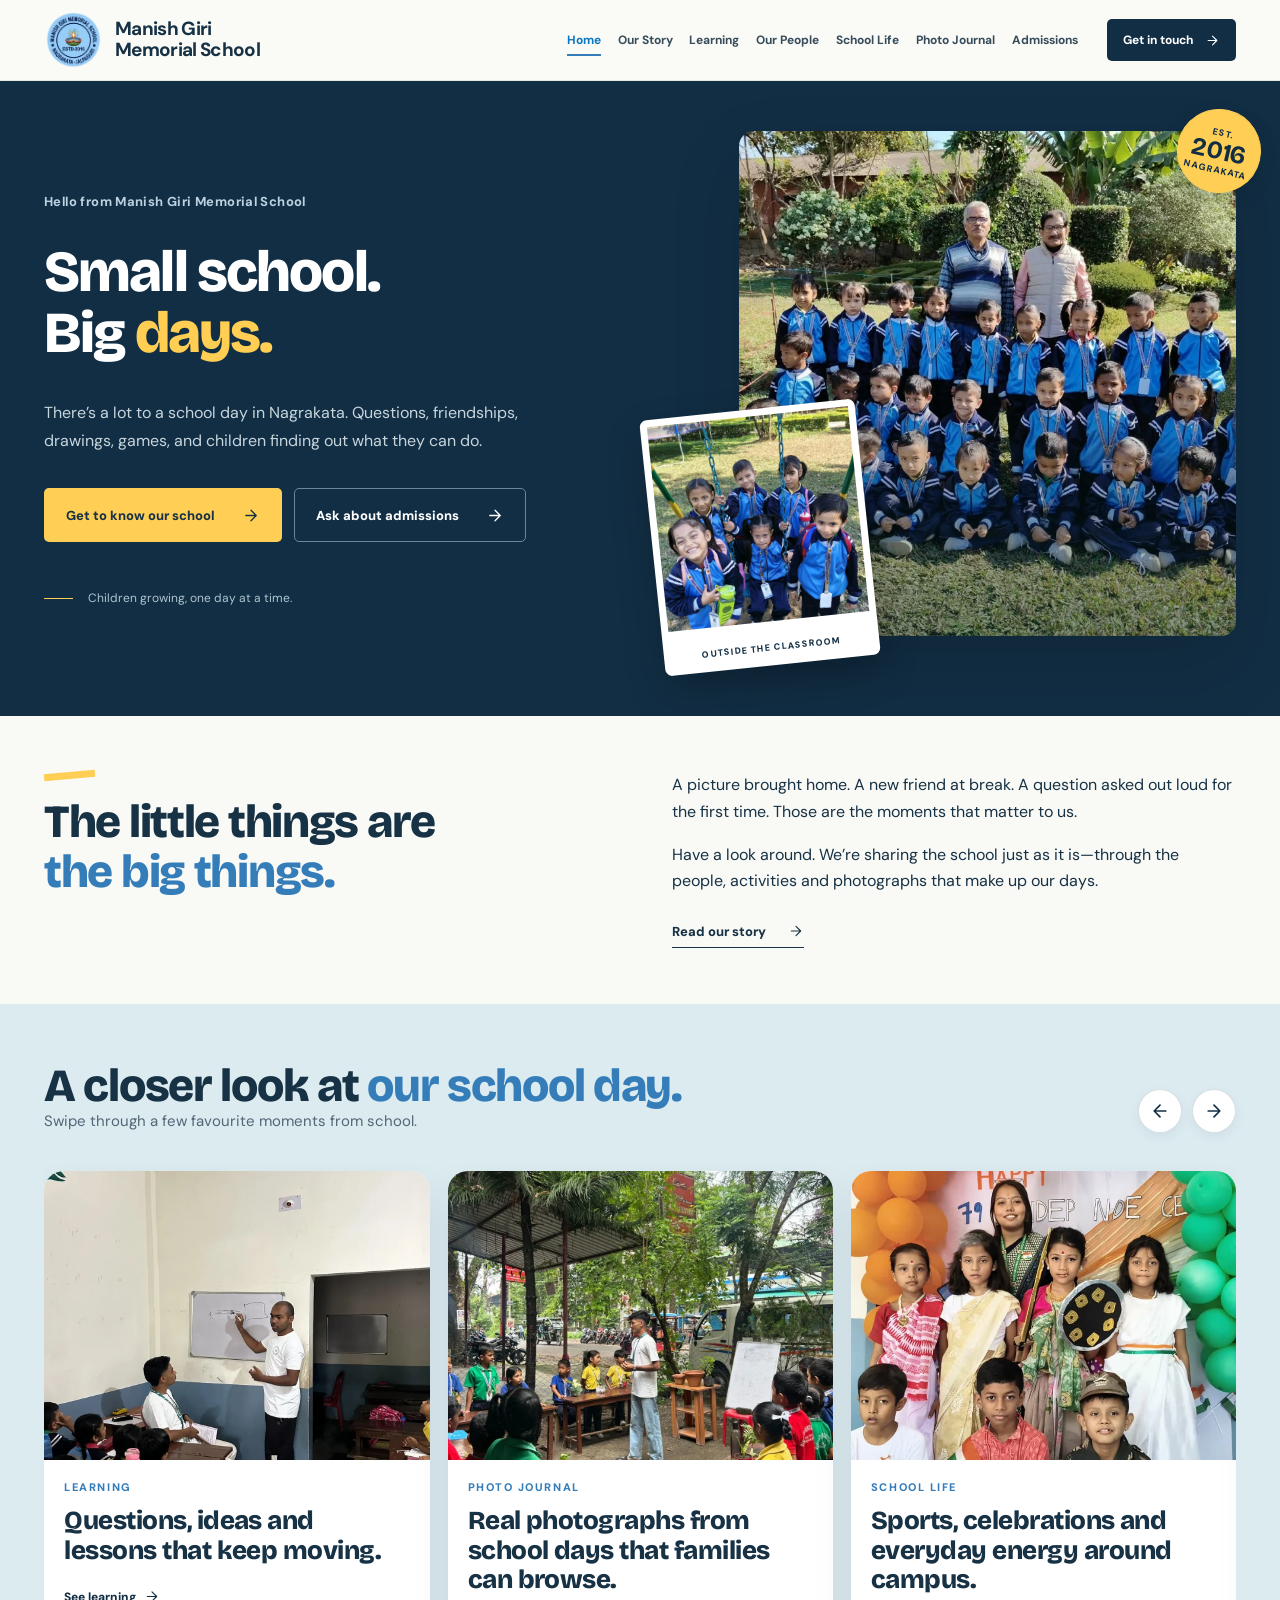
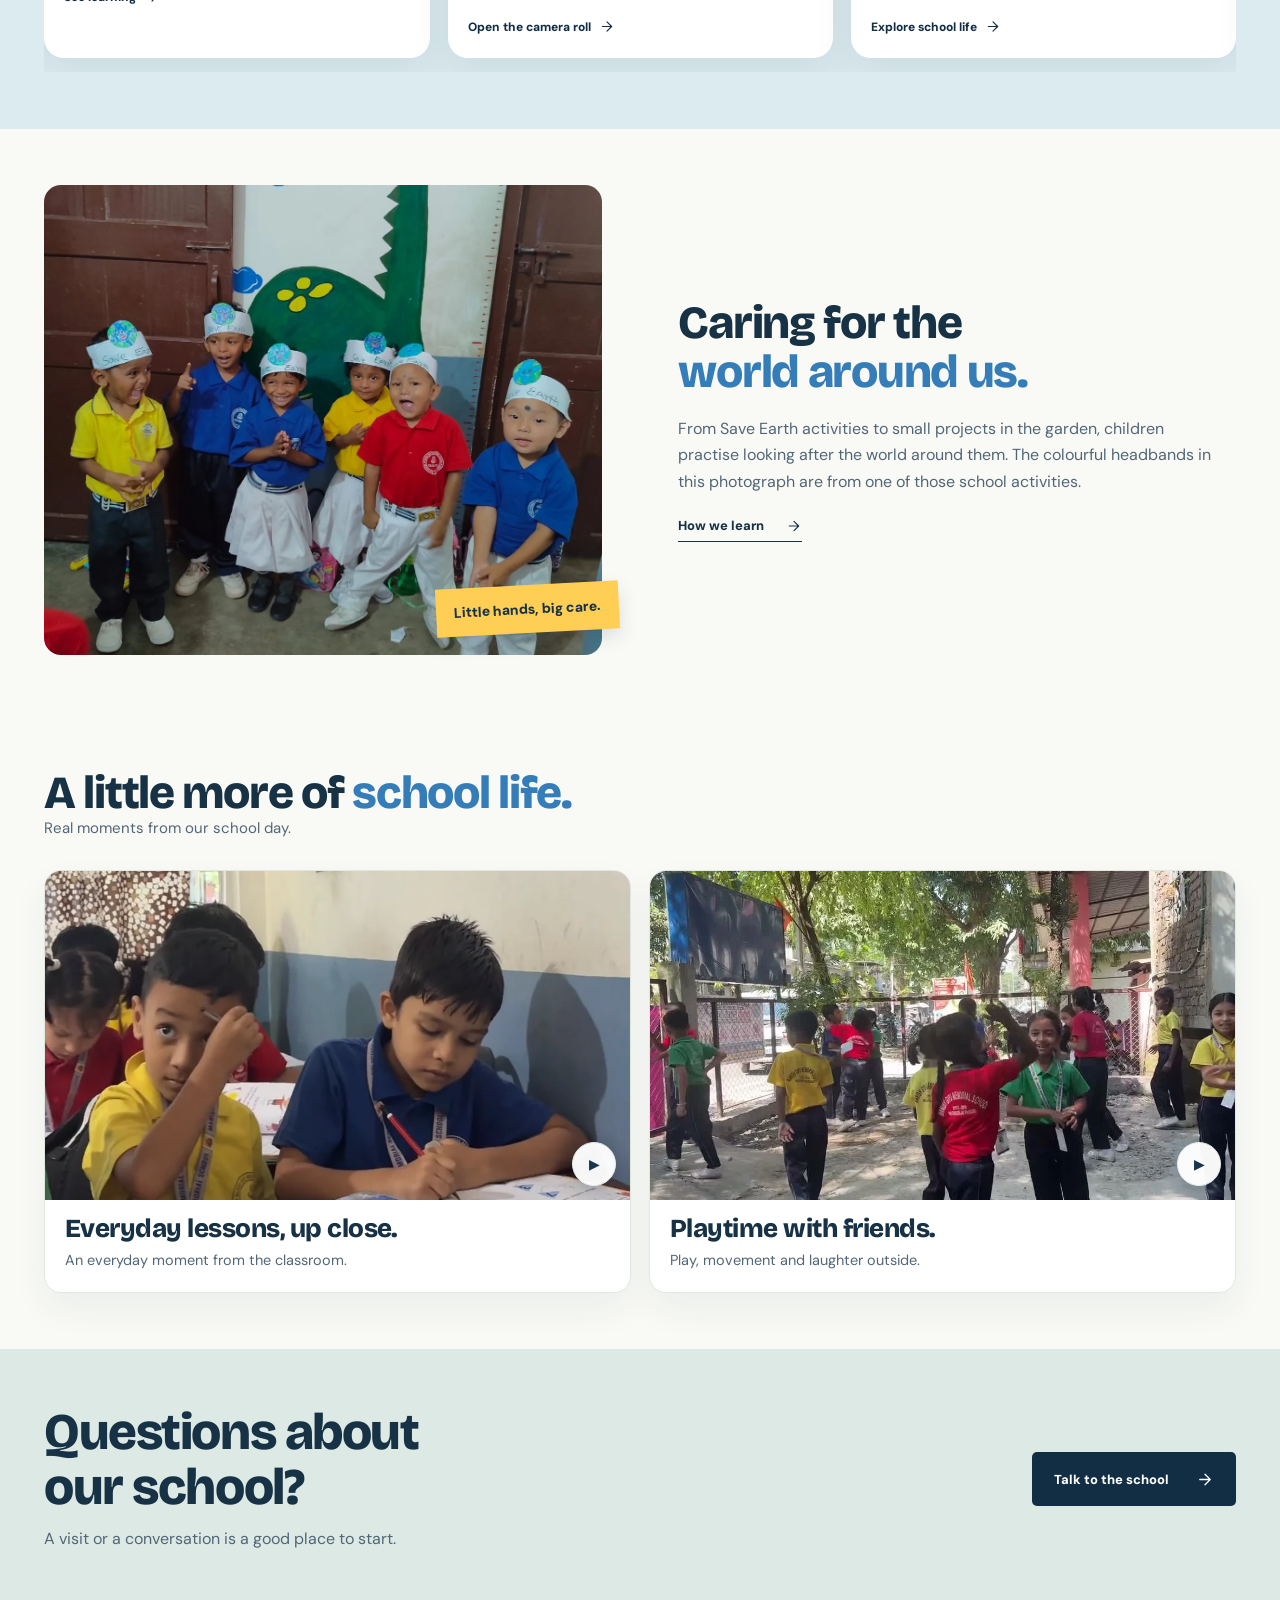
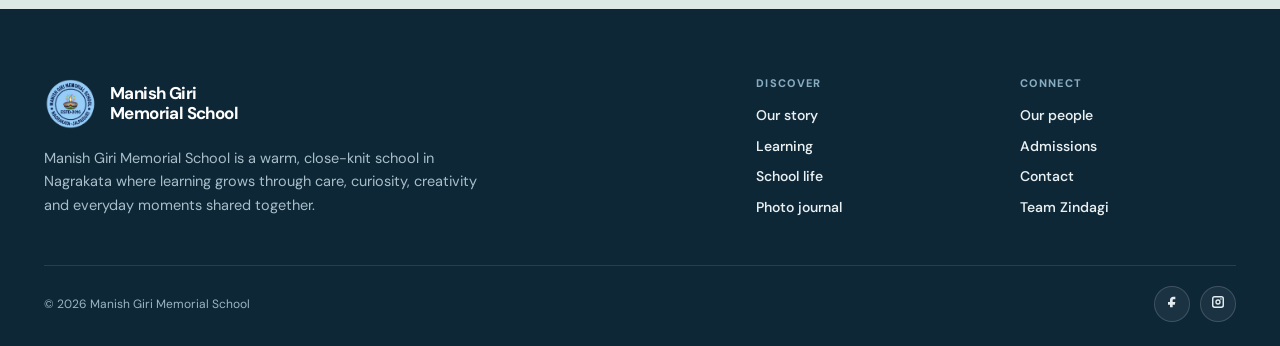
==== commit 4c2702df: "Bypass Cloudflare CDN cache with ?v=2 for new classroom video" ====
--- a/index.html
+++ b/index.html
@@ -359,9 +359,9 @@
 <div class="motion-grid">
 <article class="motion-card motion-classroom" data-reveal="">
 <div class="motion-media" data-video-frame="">
-<img alt="" aria-hidden="true" class="motion-poster" decoding="async" loading="eager" src="assets/media/classroom-poster.webp"/>
-<video aria-label="Silent school day video" controlslist="nodownload noplaybackrate" disablepictureinpicture="" loop="" muted="" playsinline="" poster="assets/media/classroom-poster.webp" preload="metadata">
-<source src="assets/media/classroom-lesson-loop.mp4" type="video/mp4"/>
+<img alt="" aria-hidden="true" class="motion-poster" decoding="async" loading="eager" src="assets/media/classroom-poster.webp?v=2"/>
+<video aria-label="Silent school day video" controlslist="nodownload noplaybackrate" disablepictureinpicture="" loop="" muted="" playsinline="" poster="assets/media/classroom-poster.webp?v=2" preload="metadata">
+<source src="assets/media/classroom-lesson-loop.mp4?v=2" type="video/mp4"/>
 </video>
 <button aria-label="Play video" class="video-toggle" type="button">
 <span aria-hidden="true">
--- a/assets/site.css
+++ b/assets/site.css
@@ -1170,9 +1170,9 @@
 
 /* Final screenshot fixes: show original video across the entire frame, without letterboxing. */
 .home-motion .motion-media .motion-poster,
-.home-motion .motion-card:first-child .motion-media .motion-poster{object-fit:cover!important;object-position:center bottom!important;background-color:#e9efec;}
+.home-motion .motion-card:first-child .motion-media .motion-poster{object-fit:cover!important;object-position:center center!important;background-color:#e9efec;}
 .home-motion .motion-media video,
-.home-motion .motion-card:first-child .motion-media video{object-fit:cover!important;object-position:center bottom!important;}
+.home-motion .motion-card:first-child .motion-media video{object-fit:cover!important;object-position:center center!important;}
 .home-motion .motion-card:nth-child(2) .motion-media video,
 .home-motion .motion-card:nth-child(2) .motion-media .motion-poster{object-position:center 44%!important;}
 @media (min-width:781px){
@@ -1181,9 +1181,9 @@
 }
 @media (max-width:520px){
  .home-motion .motion-media .motion-poster,
- .home-motion .motion-card:first-child .motion-media .motion-poster{object-position:center bottom!important}
+ .home-motion .motion-card:first-child .motion-media .motion-poster{object-position:center center!important}
  .home-motion .motion-media video,
- .home-motion .motion-card:first-child .motion-media video{object-position:center bottom!important}
+ .home-motion .motion-card:first-child .motion-media video{object-position:center center!important}
 }
 
 
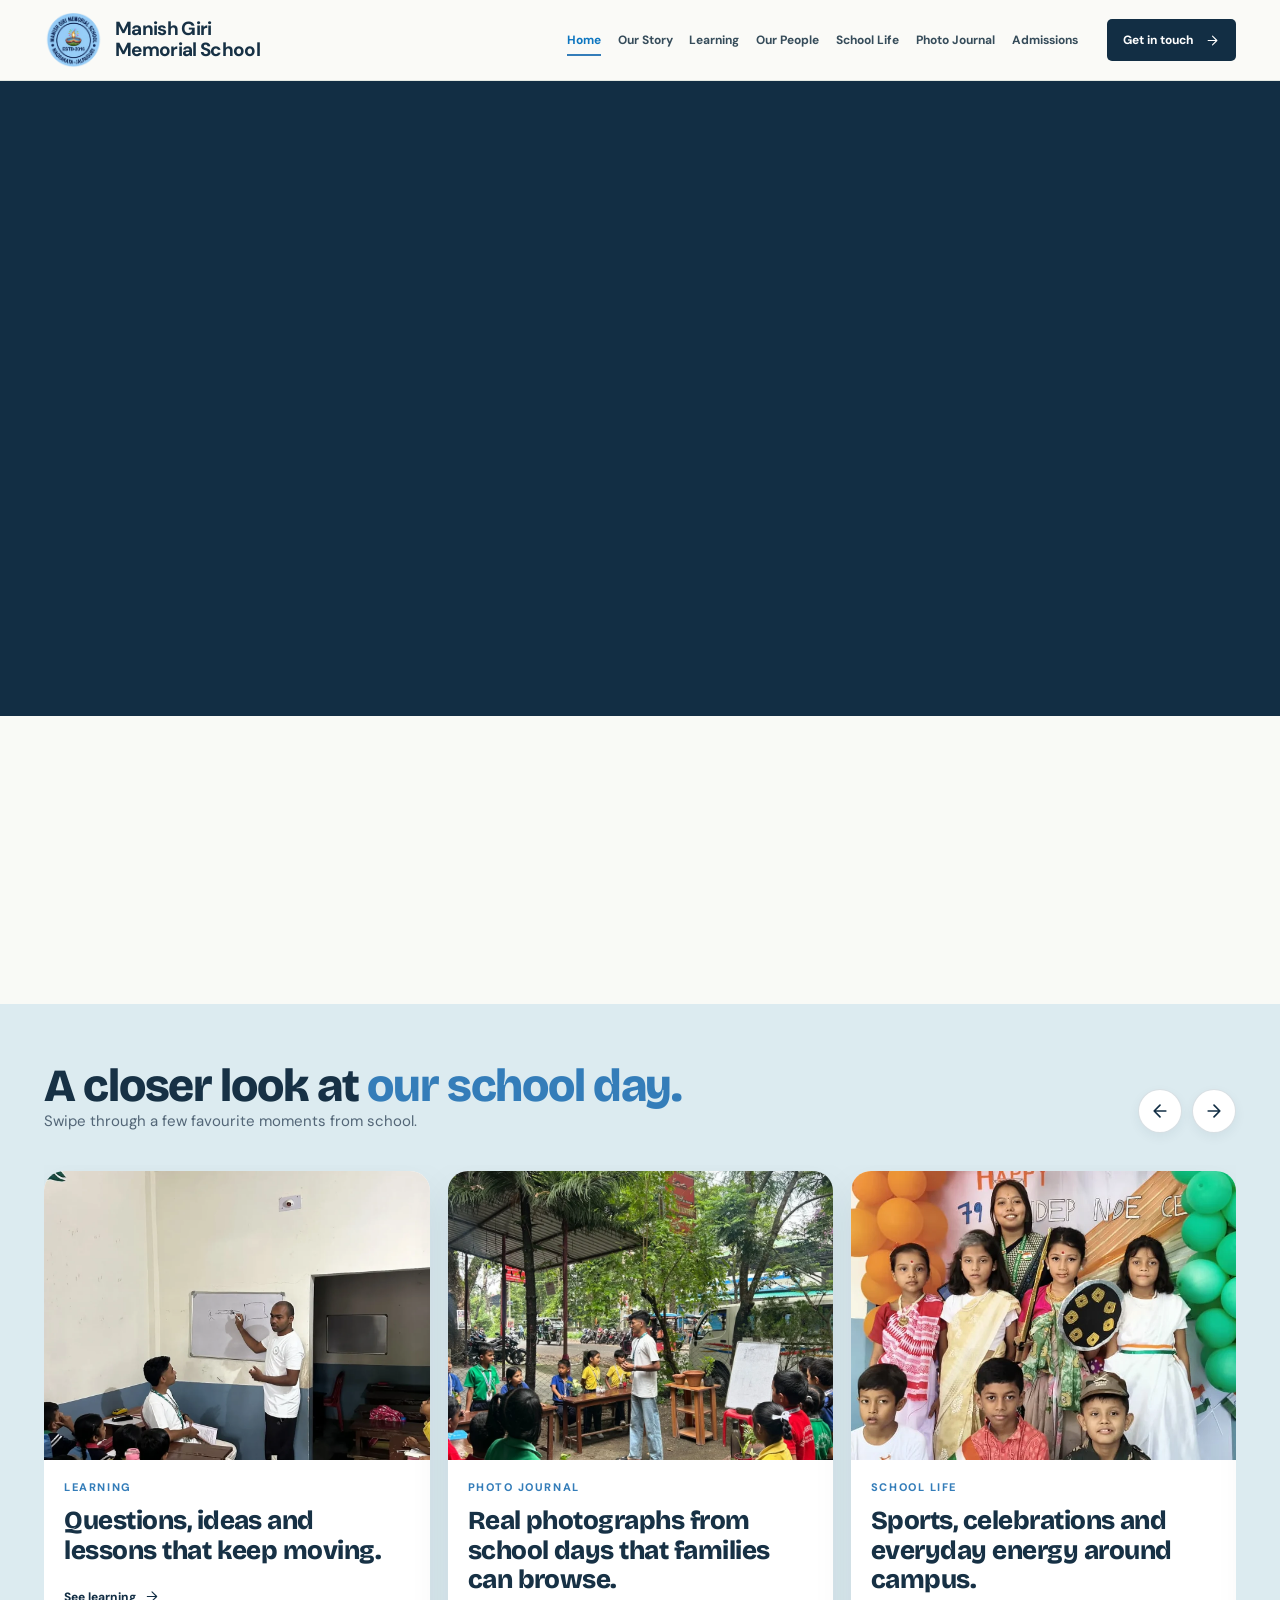
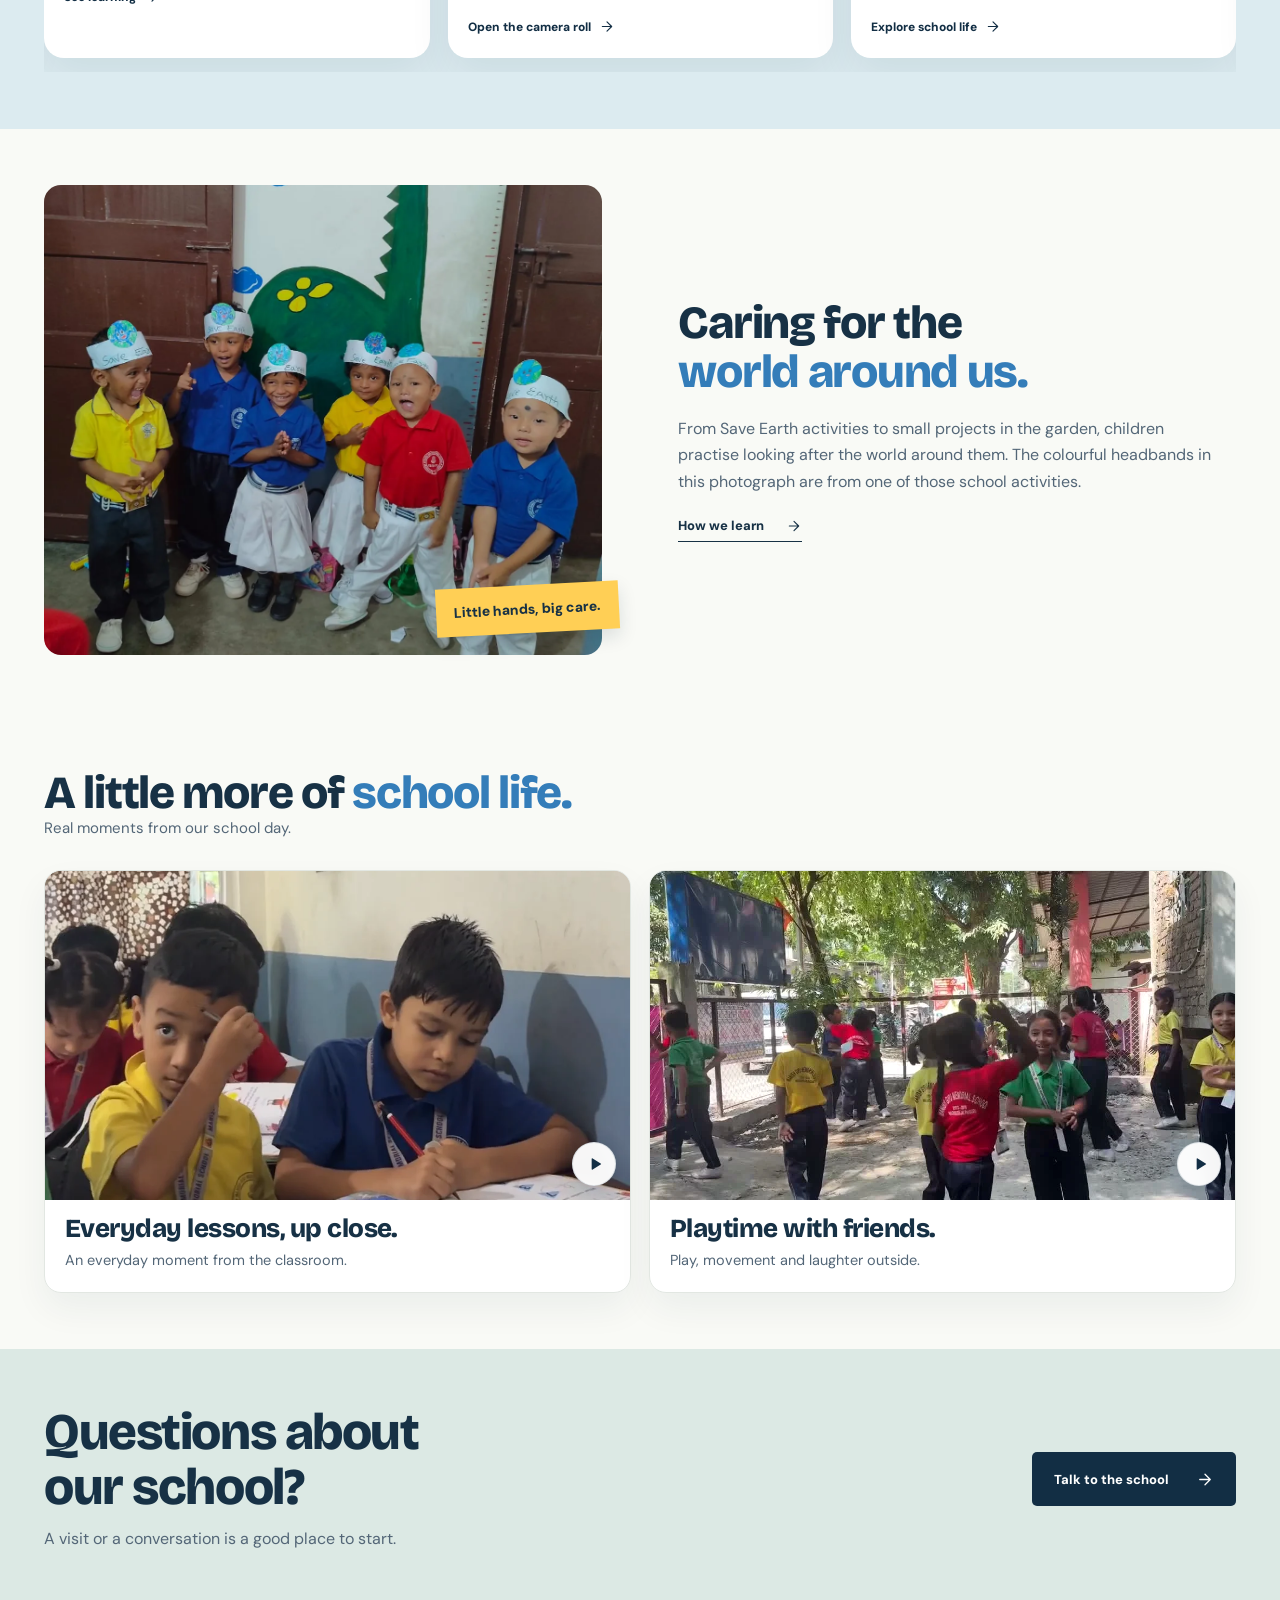
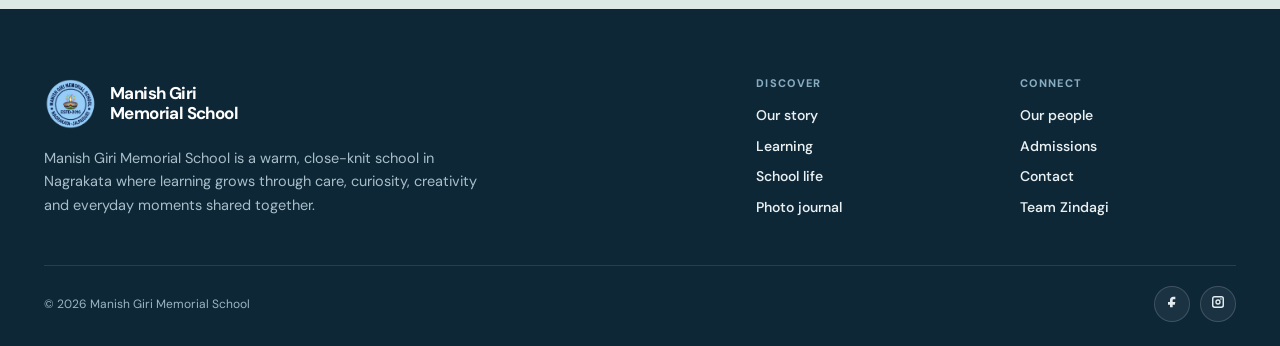
==== commit 9373ca01: "Refine carousel auto-scroll (4s) & mobile peek, uniform SVG video buttons, and single-column mobile " ====
--- a/index.html
+++ b/index.html
@@ -20,7 +20,7 @@
 <link crossorigin="" href="https://fonts.gstatic.com" rel="preconnect"/>
 <link href="https://fonts.googleapis.com/css2?family=Bricolage+Grotesque:opsz,wght@12..96,400;12..96,500;12..96,600;12..96,700;12..96,800&amp;family=DM+Sans:wght@400;500;600;700&amp;display=swap" rel="stylesheet"/>
 <link href="assets/site.css" rel="stylesheet"/>
-<script defer="" src="assets/site.js">
+<script defer="" src="assets/site.js?v=2">
 </script>
 </head>
 <body class="page-index.html">
@@ -364,9 +364,8 @@
 <source src="assets/media/classroom-lesson-loop.mp4?v=2" type="video/mp4"/>
 </video>
 <button aria-label="Play video" class="video-toggle" type="button">
-<span aria-hidden="true">
-          ▶
-         </span>
+<svg class="icon-pause" aria-hidden="true" fill="currentColor" height="15" viewBox="0 0 24 24" width="15"><rect height="16" rx="1.5" width="4" x="5" y="4"></rect><rect height="16" rx="1.5" width="4" x="15" y="4"></rect></svg>
+<svg class="icon-play" aria-hidden="true" fill="currentColor" height="15" viewBox="0 0 24 24" width="15"><path d="M7 4.5v15a1 1 0 0 0 1.5.86l12-7.5a1 1 0 0 0 0-1.72l-12-7.5A1 1 0 0 0 7 4.5z"></path></svg>
 </button>
 </div>
 <div class="motion-copy">
@@ -383,9 +382,8 @@
 <source src="assets/media/playground-circle-loop.mp4" type="video/mp4"/>
 </video>
 <button aria-label="Play video" class="video-toggle" type="button">
-<span aria-hidden="true">
-          ▶
-         </span>
+<svg class="icon-pause" aria-hidden="true" fill="currentColor" height="15" viewBox="0 0 24 24" width="15"><rect height="16" rx="1.5" width="4" x="5" y="4"></rect><rect height="16" rx="1.5" width="4" x="15" y="4"></rect></svg>
+<svg class="icon-play" aria-hidden="true" fill="currentColor" height="15" viewBox="0 0 24 24" width="15"><path d="M7 4.5v15a1 1 0 0 0 1.5.86l12-7.5a1 1 0 0 0 0-1.72l-12-7.5A1 1 0 0 0 7 4.5z"></path></svg>
 </button>
 </div>
 <div class="motion-copy">
--- a/assets/site.css
+++ b/assets/site.css
@@ -177,7 +177,8 @@
     bottom: 0;
     height: calc(100dvh - var(--header-h, 80px));
     max-height: calc(100dvh - var(--header-h, 80px));
-    width: 100vw;
+    width: 100%;
+    max-width: 100%;
     background: rgba(250, 250, 247, 0.97);
     backdrop-filter: blur(24px) saturate(180%);
     -webkit-backdrop-filter: blur(24px) saturate(180%);
@@ -192,10 +193,10 @@
   }
 
   .mobile-nav-grid {
-    display: grid !important;
-    grid-template-columns: repeat(2, minmax(0, 1fr)) !important;
-    gap: 10px !important;
-    margin-bottom: 20px !important;
+    display: flex !important;
+    flex-direction: column !important;
+    gap: 7px !important;
+    margin-bottom: 16px !important;
   }
 
   .mobile-nav-grid a {
@@ -203,21 +204,19 @@
     align-items: center !important;
     justify-content: space-between !important;
     background: #ffffff !important;
-    border: 1px solid rgba(22, 63, 91, 0.09) !important;
-    border-radius: 14px !important;
-    padding: 15px 14px !important;
+    border: 1px solid rgba(22, 63, 91, 0.08) !important;
+    border-radius: 12px !important;
+    padding: 12px 18px !important;
     color: var(--navy) !important;
     text-decoration: none !important;
     font-family: var(--font-head) !important;
     font-weight: 700 !important;
     font-size: 16px !important;
-    box-shadow: 0 4px 14px rgba(15, 50, 65, 0.04) !important;
+    box-shadow: 0 2px 8px rgba(15, 50, 65, 0.03) !important;
     transition: transform 0.18s var(--ease), background 0.18s, box-shadow 0.18s, border-color 0.18s !important;
-    opacity: 0;
-    animation: mobileItemCascade 0.32s cubic-bezier(0.16, 1, 0.3, 1) forwards;
   }
   .mobile-nav-grid a:active {
-    transform: scale(0.97) !important;
+    transform: scale(0.985) !important;
     background: #f1f6f8 !important;
   }
 
@@ -225,20 +224,20 @@
     background: #eaf3f8 !important;
     border-color: #2779ad !important;
     color: #12547b !important;
-    box-shadow: 0 6px 18px rgba(39, 121, 173, 0.12) !important;
+    box-shadow: 0 4px 14px rgba(39, 121, 173, 0.12) !important;
   }
   .mobile-nav-grid a[aria-current="page"]::after {
     content: '' !important;
-    width: 8px !important;
-    height: 8px !important;
+    width: 9px !important;
+    height: 9px !important;
     border-radius: 50% !important;
-    background: var(--sun) !important;
-    box-shadow: 0 0 0 3px rgba(255, 206, 82, 0.35) !important;
+    background: #2779ad !important;
+    box-shadow: 0 0 0 4px rgba(39, 121, 173, 0.22) !important;
     flex: none !important;
   }
   .mobile-nav-grid a:not([aria-current="page"])::after {
     content: '→' !important;
-    font-size: 14px !important;
+    font-size: 15px !important;
     color: #9cb1bc !important;
     font-weight: 600 !important;
     transition: transform 0.18s, color 0.18s !important;
@@ -250,25 +249,13 @@
     color: var(--blue) !important;
   }
 
-  .mobile-nav-grid a:nth-child(1) { animation-delay: 0.02s; }
-  .mobile-nav-grid a:nth-child(2) { animation-delay: 0.04s; }
-  .mobile-nav-grid a:nth-child(3) { animation-delay: 0.06s; }
-  .mobile-nav-grid a:nth-child(4) { animation-delay: 0.08s; }
-  .mobile-nav-grid a:nth-child(5) { animation-delay: 0.10s; }
-  .mobile-nav-grid a:nth-child(6) { animation-delay: 0.12s; }
-  .mobile-nav-grid a:nth-child(7) { animation-delay: 0.14s; }
-  .mobile-nav-grid a:nth-child(8) { animation-delay: 0.16s; }
-
   .mobile-menu-bottom {
     margin-top: auto !important;
-    padding-top: 16px !important;
+    padding-top: 14px !important;
     border-top: 1px solid rgba(22, 63, 91, 0.08) !important;
     display: grid !important;
     grid-template-columns: 1fr 1fr !important;
     gap: 10px !important;
-    opacity: 0;
-    animation: mobileItemCascade 0.32s cubic-bezier(0.16, 1, 0.3, 1) forwards;
-    animation-delay: 0.20s;
   }
 
   .mobile-btn {
@@ -322,9 +309,8 @@
 @media(max-width:520px){
   .home-carousel-head{margin-bottom:26px}
   .route-controls{margin-left:auto}
-  .activity-carousel{grid-auto-columns:100% !important;gap:14px !important}
-  .activity-copy{padding:17px 16px 19px}
-  .activity-copy h3,.motion-copy h3{font-size:24px}
+  .activity-copy{padding:16px 15px 18px}
+  .activity-copy h3,.motion-copy h3{font-size:22px}
   .uniform-grid{grid-template-columns:1fr}
   .uniform-grid .journal-item{aspect-ratio:4/4.8}
   .people-grid{grid-template-columns:1fr 1fr;gap:14px}
@@ -333,10 +319,11 @@
   .person-data strong{font-size:22px}
   .person-data small{font-size:11px}
   .learning-entry h3{min-height:0}
-  .mobile-nav:not([hidden]) { padding: 14px 16px 24px; }
-  .mobile-nav-grid a { font-size: 14px; padding: 13px 10px; }
+  .mobile-nav:not([hidden]) { padding: 12px 16px 22px; }
+  .mobile-nav-grid { gap: 6px !important; margin-bottom: 14px !important; }
+  .mobile-nav-grid a { font-size: 15px !important; padding: 11px 16px !important; }
   .mobile-menu-bottom { grid-template-columns: 1fr 1fr !important; gap: 8px; }
-  .mobile-btn { padding: 12px 6px; font-size: 11.5px; }
+  .mobile-btn { padding: 12px 10px; font-size: 12.5px; }
 }
 
 
@@ -545,9 +532,14 @@
 .motion-copy{padding:18px 22px 23px}
 .motion-copy h3{font-size:clamp(21px,2.2vw,29px);margin:0 0 9px}
 .motion-copy p{font-size:14px;line-height:1.55}
-.video-toggle{position:absolute;z-index:5;right:14px;bottom:14px;width:44px;height:44px;border:1px solid #e3ebeb;background:rgba(255,255,255,.96);color:#17364e;box-shadow:0 5px 18px #152e3d38;display:grid;place-items:center;border-radius:50%;transition:transform .25s,background .25s}
-.video-toggle:hover{transform:scale(1.06);background:#fff}
-.video-toggle span{font-size:14px}
+.video-toggle{position:absolute;z-index:5;right:14px;bottom:14px;width:44px;height:44px;border:1px solid rgba(22,63,91,.12);background:rgba(255,255,255,.96);backdrop-filter:blur(8px);-webkit-backdrop-filter:blur(8px);color:#122e44;box-shadow:0 6px 20px rgba(15,50,65,.18);display:grid;place-items:center;border-radius:50%;cursor:pointer;transition:transform .25s var(--ease),background .25s,box-shadow .25s}
+.video-toggle:hover{transform:scale(1.08);background:#fff;box-shadow:0 8px 25px rgba(15,50,65,.24)}
+.video-toggle:active{transform:scale(0.96)}
+.video-toggle svg{width:16px;height:16px;color:#122e44;display:block}
+.video-toggle .icon-pause{display:none}
+.video-toggle .icon-play{display:block;margin-left:2px}
+.motion-media.is-playing .video-toggle .icon-pause{display:block}
+.motion-media.is-playing .video-toggle .icon-play{display:none}
 
 /* The portrait plates share a fixed composition across desktop and mobile. */
 .people-team .section-header{margin-bottom:26px}
@@ -1076,6 +1068,25 @@
   .life-staff-grid > div { order: 0; }
   .life-staff-grid figure { order: 1; }
   .team-photo-grid figure img { height: 380px; object-position: center 20%; }
+
+  .home-routes .shell {
+    width: 100% !important;
+    max-width: 100% !important;
+    padding-inline: 0 !important;
+  }
+  .home-routes .section-header {
+    padding-inline: 20px !important;
+  }
+  .activity-carousel {
+    grid-auto-columns: 78% !important;
+    gap: 14px !important;
+    padding-inline: calc(11% - 7px) !important;
+    scroll-padding-inline: calc(11% - 7px) !important;
+    padding-bottom: 16px !important;
+  }
+  .activity-slide {
+    scroll-snap-align: center !important;
+  }
 }
 
 /* COMPACT PHONES (max-width: 520px) */
@@ -1136,16 +1147,24 @@
   .home-carousel-head h2 .line-two { display: block; }
   .home-carousel-head h2 .line-two:before { content: none; }
   .home-routes .shell {
-    width: calc(100% - 34px);
+    width: 100% !important;
+    max-width: 100% !important;
     margin-inline: auto;
     padding-inline: 0;
   }
+  .home-routes .section-header {
+    padding-inline: 17px !important;
+  }
   
   .activity-carousel {
-    grid-auto-columns: 100% !important;
-    gap: 16px !important;
-    padding-inline: 0 !important;
-    scroll-padding-inline: 0 !important;
+    grid-auto-columns: 78% !important;
+    gap: 14px !important;
+    padding-inline: calc(11% - 7px) !important;
+    scroll-padding-inline: calc(11% - 7px) !important;
+    padding-bottom: 14px !important;
+  }
+  .activity-slide {
+    scroll-snap-align: center !important;
   }
 
   .home-motion .motion-media,
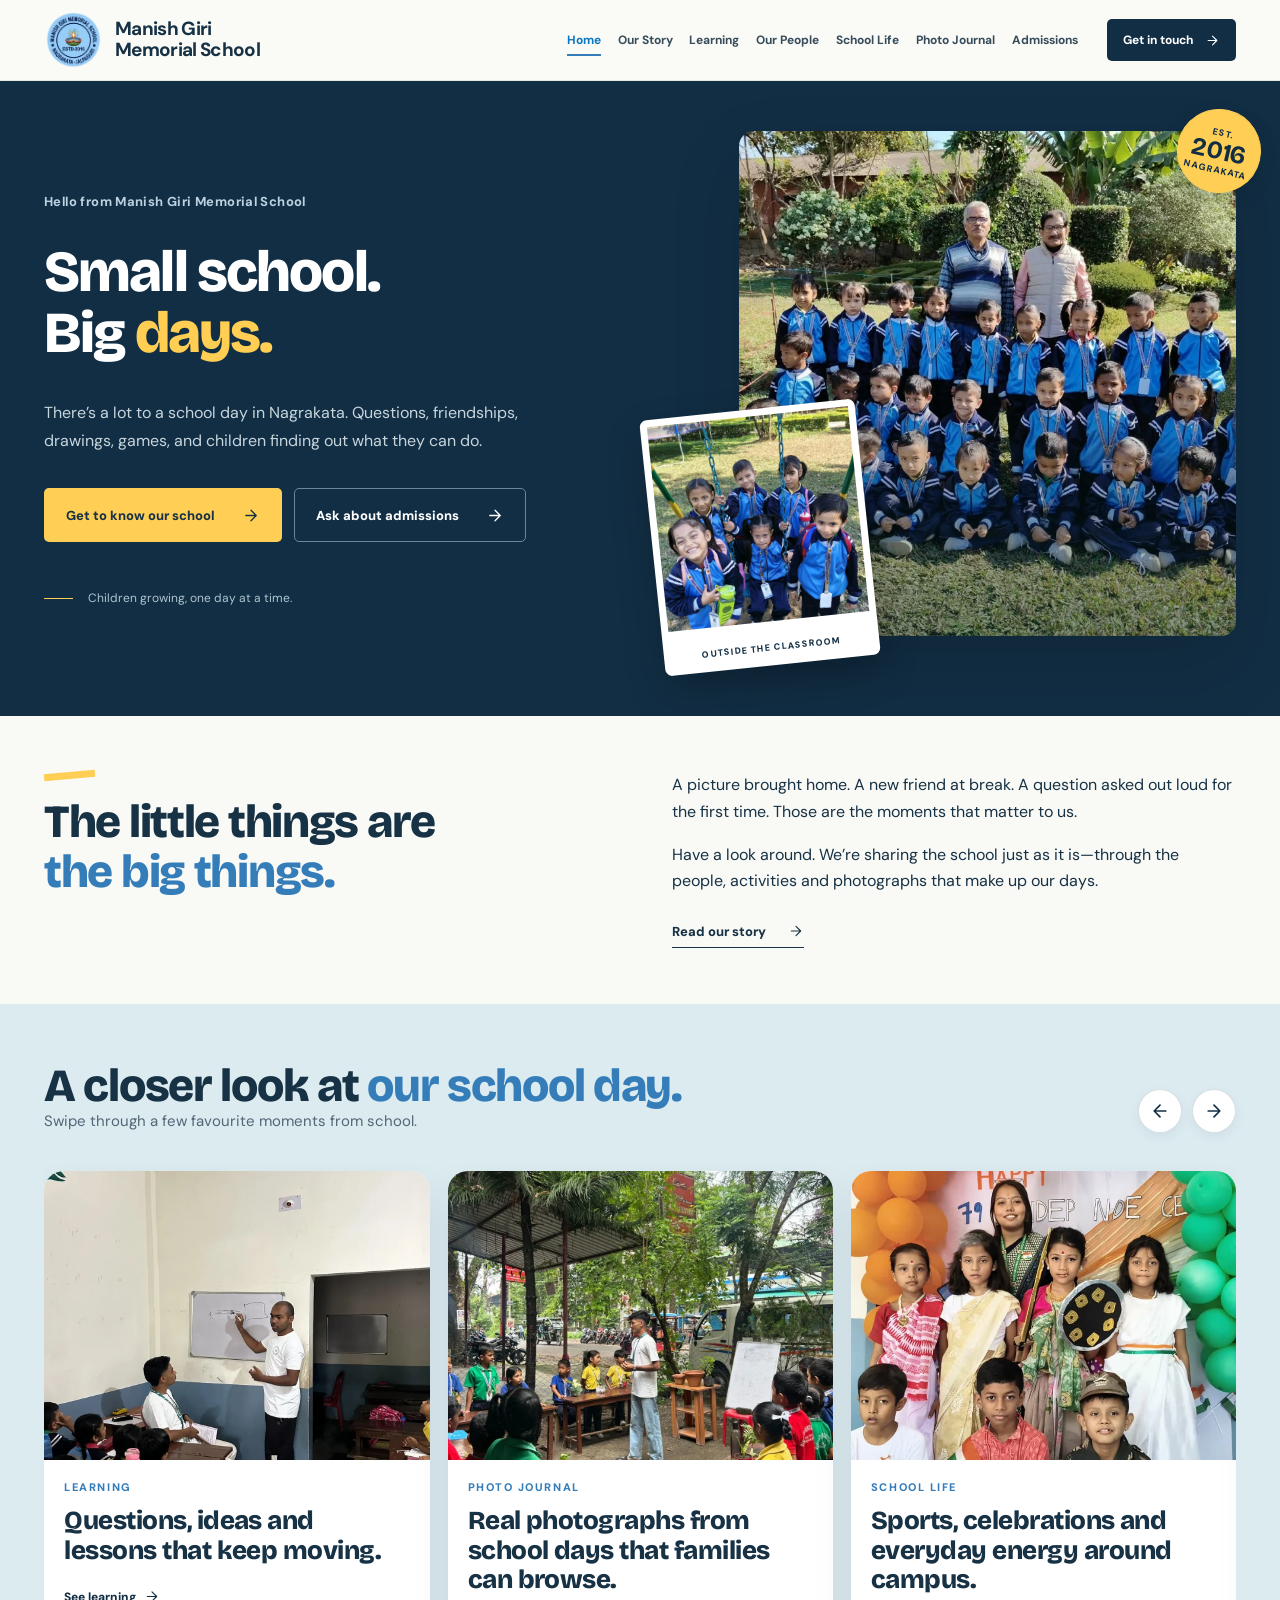
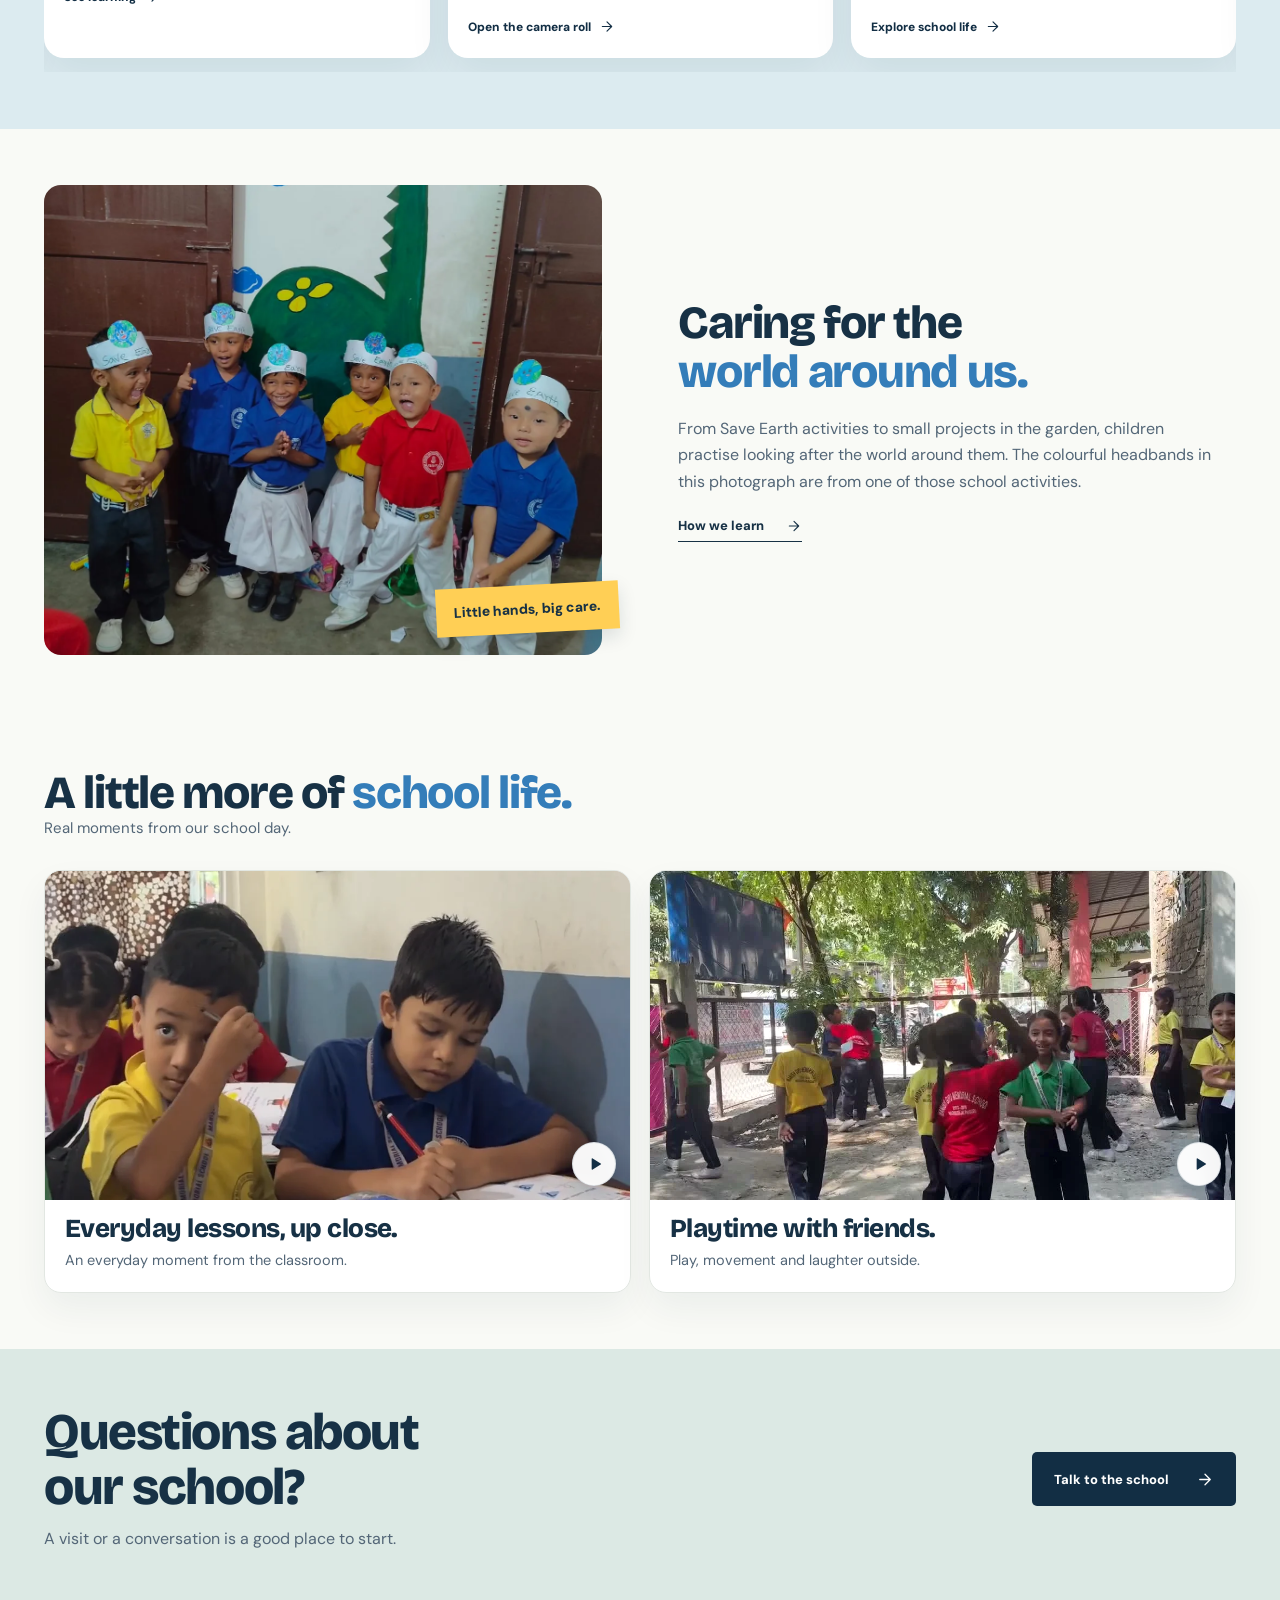
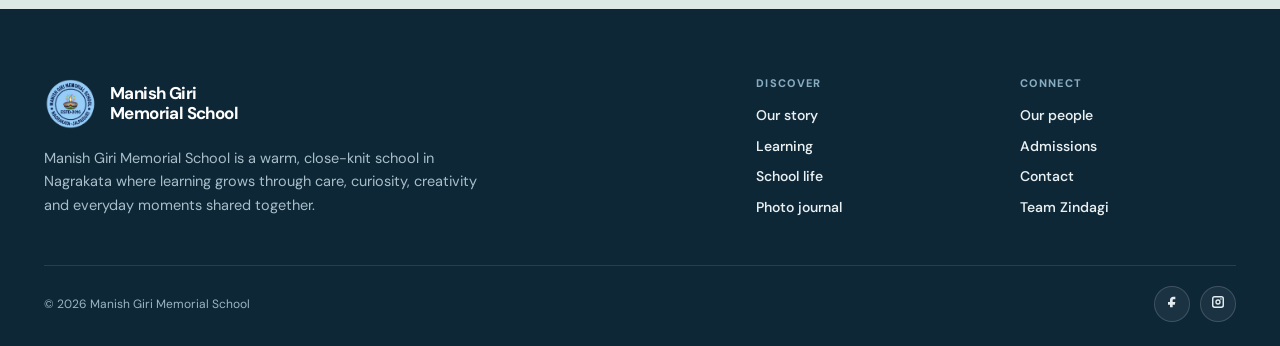
==== commit 5bf7a75e: "Fix video buttons: dynamically swap single SVG icon and bump asset cache to v6" ====
--- a/index.html
+++ b/index.html
@@ -19,8 +19,8 @@
 <link href="https://fonts.googleapis.com" rel="preconnect"/>
 <link crossorigin="" href="https://fonts.gstatic.com" rel="preconnect"/>
 <link href="https://fonts.googleapis.com/css2?family=Bricolage+Grotesque:opsz,wght@12..96,400;12..96,500;12..96,600;12..96,700;12..96,800&amp;family=DM+Sans:wght@400;500;600;700&amp;display=swap" rel="stylesheet"/>
-<link href="assets/site.css" rel="stylesheet"/>
-<script defer="" src="assets/site.js?v=2">
+<link href="assets/site.css?v=6" rel="stylesheet"/>
+<script defer="" src="assets/site.js?v=6">
 </script>
 </head>
 <body class="page-index.html">
@@ -364,8 +364,7 @@
 <source src="assets/media/classroom-lesson-loop.mp4?v=2" type="video/mp4"/>
 </video>
 <button aria-label="Play video" class="video-toggle" type="button">
-<svg class="icon-pause" aria-hidden="true" fill="currentColor" height="15" viewBox="0 0 24 24" width="15"><rect height="16" rx="1.5" width="4" x="5" y="4"></rect><rect height="16" rx="1.5" width="4" x="15" y="4"></rect></svg>
-<svg class="icon-play" aria-hidden="true" fill="currentColor" height="15" viewBox="0 0 24 24" width="15"><path d="M7 4.5v15a1 1 0 0 0 1.5.86l12-7.5a1 1 0 0 0 0-1.72l-12-7.5A1 1 0 0 0 7 4.5z"></path></svg>
+<svg class="icon-play" aria-hidden="true" fill="currentColor" height="15" viewBox="0 0 24 24" width="15" style="display:block;margin-left:2px;"><path d="M7 4.5v15a1 1 0 0 0 1.5.86l12-7.5a1 1 0 0 0 0-1.72l-12-7.5A1 1 0 0 0 7 4.5z"></path></svg>
 </button>
 </div>
 <div class="motion-copy">
@@ -382,8 +381,7 @@
 <source src="assets/media/playground-circle-loop.mp4" type="video/mp4"/>
 </video>
 <button aria-label="Play video" class="video-toggle" type="button">
-<svg class="icon-pause" aria-hidden="true" fill="currentColor" height="15" viewBox="0 0 24 24" width="15"><rect height="16" rx="1.5" width="4" x="5" y="4"></rect><rect height="16" rx="1.5" width="4" x="15" y="4"></rect></svg>
-<svg class="icon-play" aria-hidden="true" fill="currentColor" height="15" viewBox="0 0 24 24" width="15"><path d="M7 4.5v15a1 1 0 0 0 1.5.86l12-7.5a1 1 0 0 0 0-1.72l-12-7.5A1 1 0 0 0 7 4.5z"></path></svg>
+<svg class="icon-play" aria-hidden="true" fill="currentColor" height="15" viewBox="0 0 24 24" width="15" style="display:block;margin-left:2px;"><path d="M7 4.5v15a1 1 0 0 0 1.5.86l12-7.5a1 1 0 0 0 0-1.72l-12-7.5A1 1 0 0 0 7 4.5z"></path></svg>
 </button>
 </div>
 <div class="motion-copy">
